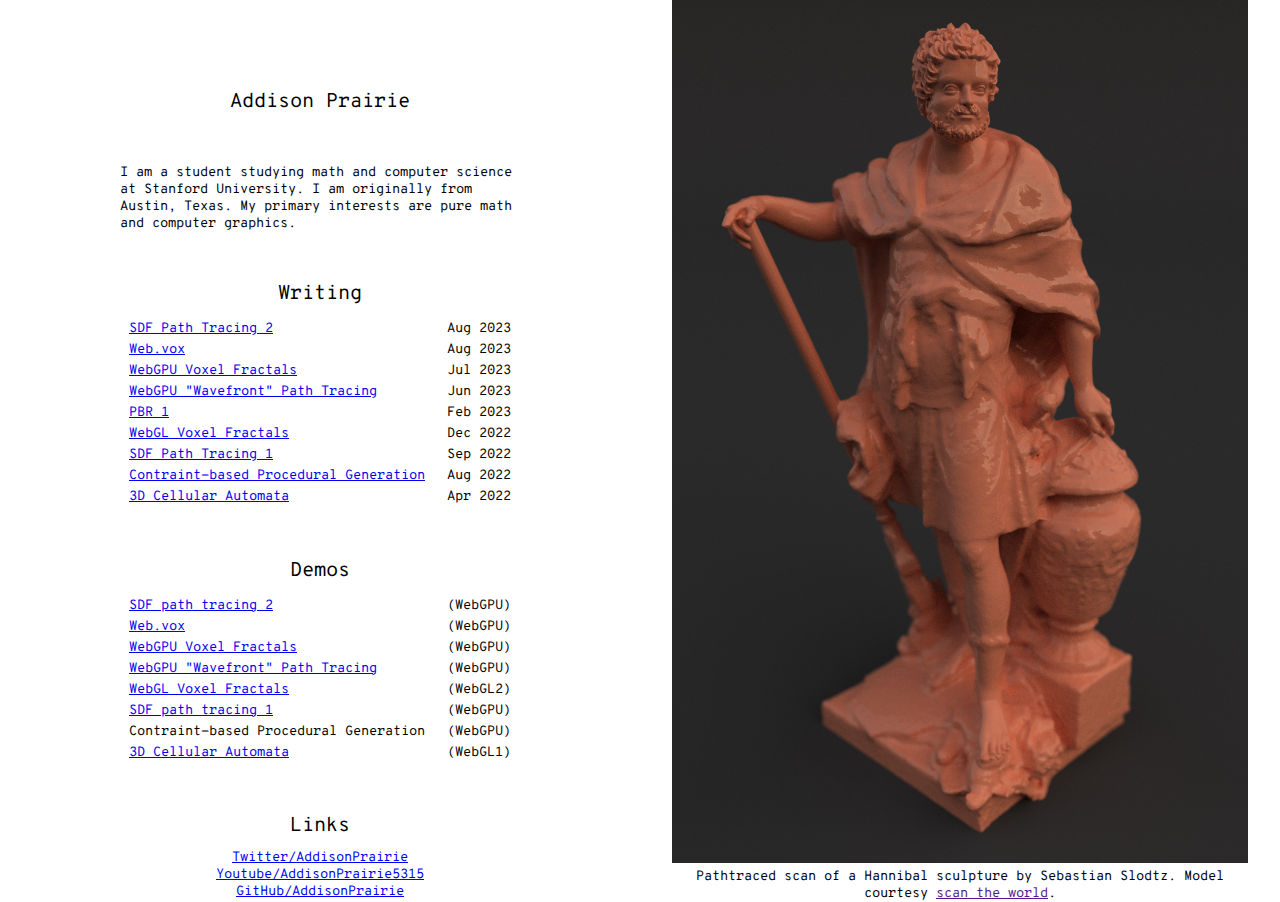
==== index.html @ ca952575 "Added in links to demos" ====
<html>
    <head>
        <title>Home - Addison Prairie</title>
        <link rel="preconnect" href="https://fonts.googleapis.com">
        <link rel="preconnect" href="https://fonts.gstatic.com" crossorigin>
        <link href="https://fonts.googleapis.com/css2?family=Overpass+Mono&display=swap" rel="stylesheet">
        <link href="https://fonts.googleapis.com/css2?family=Overpass&display=swap" rel="stylesheet">
        <style>
            body {
                margin: 0px;
                padding: 0px;
                font-family: "Overpass Mono", monospace;
                font-size: 13.5px;
                display: flex;
            }
            .column {
                width: 50%; height: 100%;
            }
            .left-column {
                overflow-y: scroll;
                display: flex;
                flex-direction: column;
                align-items: center;
            }
            .right-column {
                display: flex;
                align-items: center;
                justify-content: center;
            }
            .title {
                text-align: center;
                font-size: 20px;
                margin: 10px 0px;
            }
            .text {
                width: 90%;
                max-width: 400px;
            }
            .table div {
                text-align: center;
            }
            table, tr {
                font-size: inherit;
            }
            td {
                font-size: inherit;
                padding: 1px 10px;
            }
        </style>
    </head>
    <body>
        <div class="left-column column">
            <div style="height: 100px;"></div>
            <div class="title">Addison Prairie</div>
            <div style="height: 50px;"></div>
            <div class="text">
                I am a student studying math and computer science at Stanford University. I am originally from Austin, Texas. My primary interests are pure math and computer graphics.
            </div>
            <div style="height: 50px;"></div>
            <div class="table">
                <div class="title">Writing</div>
                <table>
                    <tr>
                        <td><a href="/writing/sdf002/">SDF Path Tracing 2</a></td>
                        <td>Aug 2023</td>
                    </tr>
                    <tr>
                        <td><a href="/writing/wvx001/">Web.vox</a></td>
                        <td>Aug 2023</td>
                    </tr>
                    <tr>
                        <td><a href="/writing/vox002/">WebGPU Voxel Fractals</a></td>
                        <td>Jul 2023</td>
                    </tr>
                    <tr>
                        <td><a href="/writing/wpt001/">WebGPU "Wavefront" Path Tracing</a></td>
                        <td>Jun 2023</td>
                    </tr>
                    <tr>
                        <td><a href="/writing/old001/#pbr001" target="pbr001">PBR 1</a></td>
                        <td>Feb 2023</td>
                    </tr>
                    <tr>
                        <td><a href="/writing/old001/#vox001">WebGL Voxel Fractals</a></td>
                        <td>Dec 2022</td>
                    </tr>
                    <tr>
                        <td><a href="/writing/old001/#sdf001">SDF Path Tracing 1</a></td>
                        <td>Sep 2022</td>
                    </tr>
                    <tr>
                        <td><a href="/writing/old001/#wfc001">Contraint-based Procedural Generation</a></td>
                        <td>Aug 2022</td>
                    </tr>
                    <tr>
                        <td><a href="/writing/old001/#vca001">3D Cellular Automata</a></td>
                        <td>Apr 2022</td>
                    </tr>
                </table>
            </div>
            <div style="height: 50px;"></div>
            <div class="table">
                <div class="title">Demos</div>
                <table>
                    <tr>
                        <td><a href="demos/sdf002/relic/">SDF path tracing 2</a></td>
                        <td>(WebGPU)</td>
                    </tr>
                    <tr>
                        <td><a href="https://addisonprairie.github.io/WebGPU-.vox/">Web.vox</a></td>
                        <td>(WebGPU)</td>
                    </tr>
                    <tr>
                        <td><a href="https://addisonprairie.github.io/WebGPU-Voxel-Fractals/?size=64">WebGPU Voxel Fractals</a></td>
                        <td>(WebGPU)</td>
                    </tr>
                    <tr>
                        <td><a href="demos/wpt002/">WebGPU "Wavefront" Path Tracing</a></td>
                        <td>(WebGPU)</td>
                    </tr>
                    <tr>
                        <td><a href="demos/vox001/">WebGL Voxel Fractals</a></td>
                        <td>(WebGL2)</td>
                    </tr>
                    <tr>
                        <td><a href="demos/sdf001/">SDF path tracing 1</a></td>
                        <td>(WebGPU)</td>
                    </tr>
                    <tr>
                        <td>Contraint-based Procedural Generation</td>
                        <td>(WebGPU)</td>
                    </tr>
                    <tr>
                        <td><a href="demos/vca001/">3D Cellular Automata</a></td>
                        <td>(WebGL1)</td>
                    </tr>
                </table>
            </div>
            <div style="height: 50px;"></div>
            <div class="table">
                <div class="title">Links</div>
                <div><a href="https://twitter.com/AddisonPrairie">Twitter/AddisonPrairie</a></div>
                <div><a href="https://www.youtube.com/channel/UCEGItQR2innAFiH3PYbg4Fw">Youtube/AddisonPrairie5315</a></div>
                <div><a href="https://github.com/AddisonPrairie">GitHub/AddisonPrairie</a></div>
            </div>
        </div>
        </div>
        <style>
            .img div {
                margin-top: 5px;
                text-align: center;
            }
        </style>
        <div class="right-column column">
            <div class="img" style="width: 90%; max-width: 600px;">
                <img src="media/wpt001/wpt001hannibalclay.png" style="width: 100%;">
                <div>Pathtraced scan of a Hannibal sculpture by Sebastian Slodtz. Model courtesy <a href="">scan the world</a>.</div>
            </div>
            <div class="img" style="width: 90%; max-width: 600px;">
                <img src="media/sdf002/SDF002relicplain.png" style="width: 100%;">
                <div>Pathtraced fractal with procedural solid texturing.</div>
            </div>
            <div class="img" style="width: 90%; max-width: 600px">
                <img src="/media/sdf002/sdf002ssssphere.jpg" style="width: 100%;">
                <div>Homogenous scattering volume with different scattering probabilities for different wavelengths of light. Pathtraced in WebGPU.</div>
            </div>
        </div>
        <script>
            const RIGHT = document.querySelector(".right-column");
            const  IMGS = [];

            RIGHT.childNodes.forEach((elem) => {
                if (elem.classList && 
                    elem.classList["value"] === "img") IMGS.push(elem);
            })

            IMGS.forEach(e => e.style["display"] = "none")

            const STATE = {incr: -1, cur: null};
            function next() {
                if (STATE["cur"]) STATE["cur"].style["display"] = "none";
                STATE["incr"] = ++STATE["incr"] % IMGS.length;

                STATE["cur"] = IMGS[STATE["incr"]];
                STATE["cur"].style["display"] = "";
            }

            next();
            //window.setInterval(next, 10000);
        </script>
    </body>
</html>
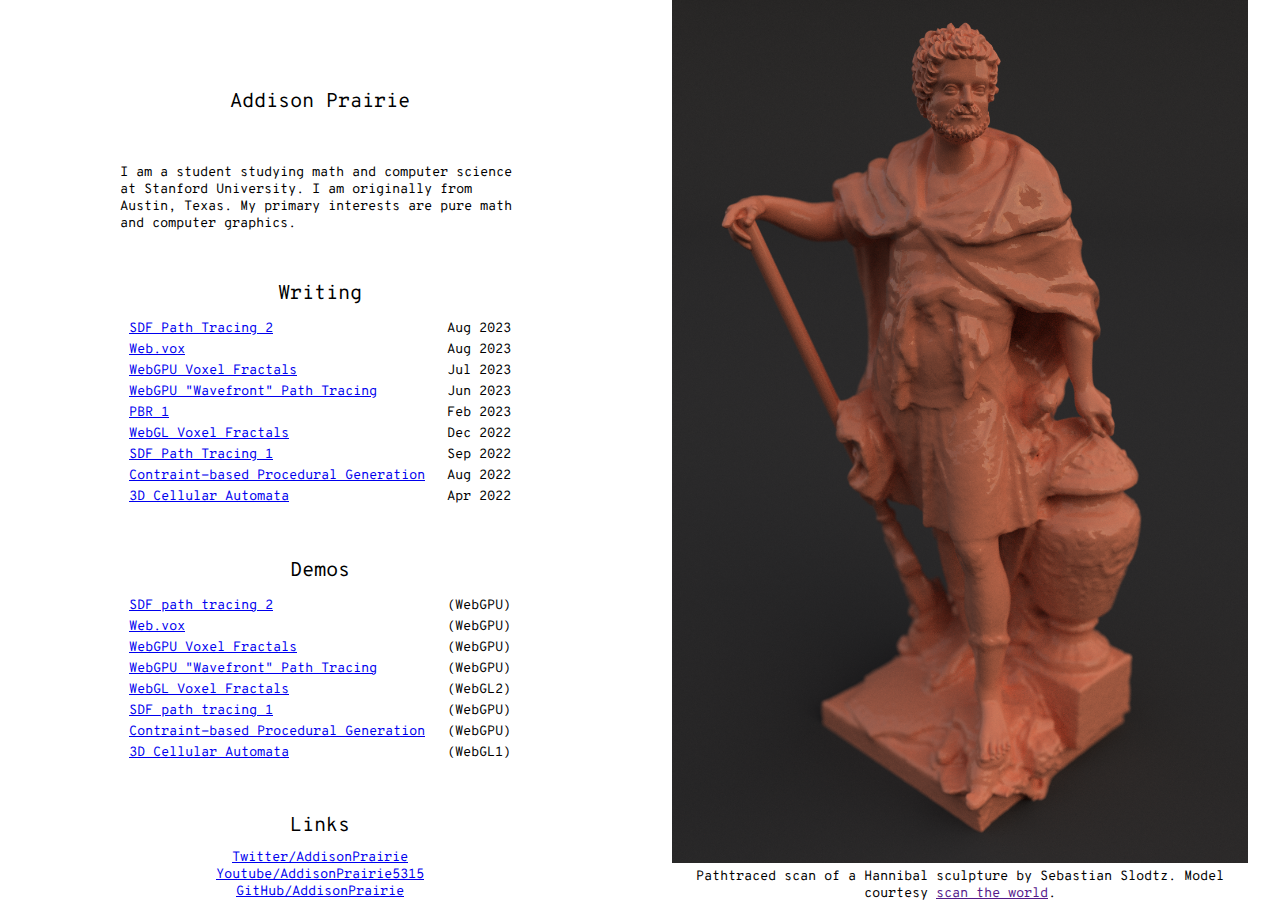
==== commit c86bef76: "fixed links and demos" ====
--- a/index.html
+++ b/index.html
@@ -115,7 +115,7 @@
                         <td>(WebGPU)</td>
                     </tr>
                     <tr>
-                        <td><a href="demos/wpt002/">WebGPU "Wavefront" Path Tracing</a></td>
+                        <td><a href="demos/wpt001/">WebGPU "Wavefront" Path Tracing</a></td>
                         <td>(WebGPU)</td>
                     </tr>
                     <tr>
@@ -127,7 +127,7 @@
                         <td>(WebGPU)</td>
                     </tr>
                     <tr>
-                        <td>Contraint-based Procedural Generation</td>
+                        <td><a href="demos/wfc001/">Contraint-based Procedural Generation</a></td>
                         <td>(WebGPU)</td>
                     </tr>
                     <tr>
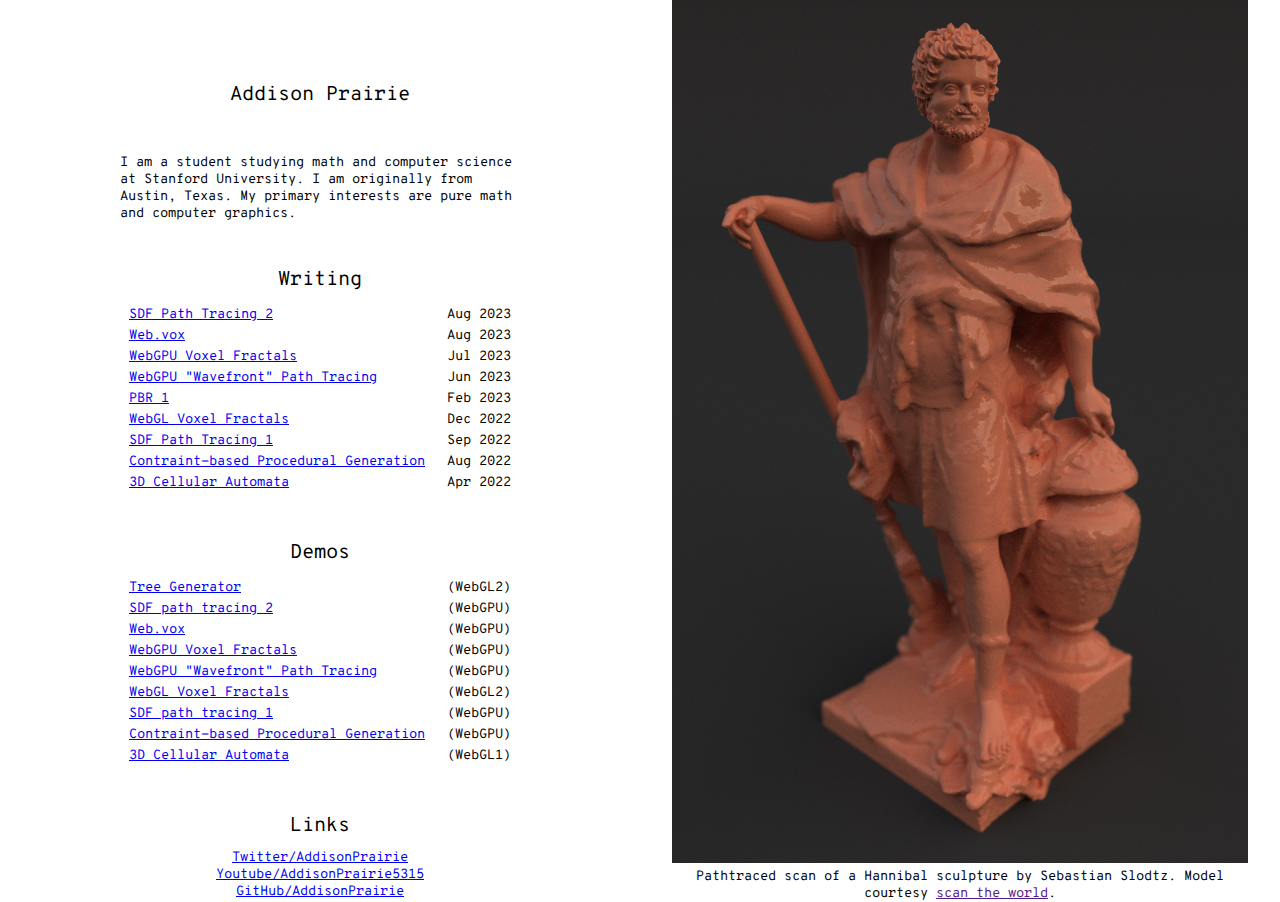
==== commit 70f6d32d: "added new demo" ====
--- a/index.html
+++ b/index.html
@@ -26,6 +26,7 @@
                 display: flex;
                 align-items: center;
                 justify-content: center;
+                height: 100vh;
             }
             .title {
                 text-align: center;
@@ -102,6 +103,10 @@
             <div class="table">
                 <div class="title">Demos</div>
                 <table>
+                    <tr>
+                        <td><a href="demos/trg001/">Tree Generator</a></td>
+                        <td>(WebGL2)</td>
+                    </tr>
                     <tr>
                         <td><a href="demos/sdf002/relic/">SDF path tracing 2</a></td>
                         <td>(WebGPU)</td>
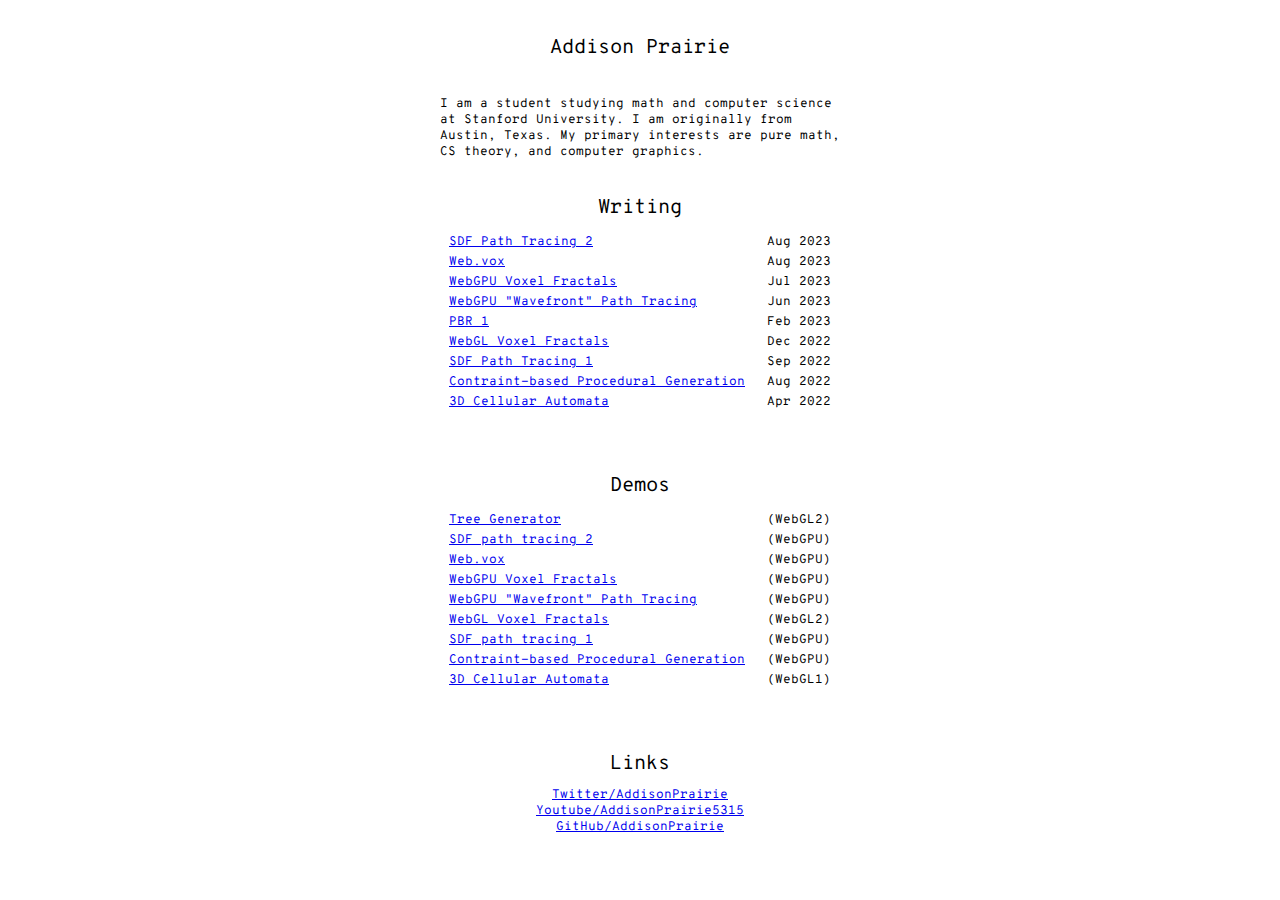
==== commit ce8f6e90: "updated home page" ====
--- a/index.html
+++ b/index.html
@@ -10,14 +10,13 @@
                 margin: 0px;
                 padding: 0px;
                 font-family: "Overpass Mono", monospace;
-                font-size: 13.5px;
+                font-size: 12.5px;
                 display: flex;
             }
             .column {
-                width: 50%; height: 100%;
+                width: 100%; height: 100%;
             }
             .left-column {
-                overflow-y: scroll;
                 display: flex;
                 flex-direction: column;
                 align-items: center;
@@ -51,13 +50,13 @@
     </head>
     <body>
         <div class="left-column column">
-            <div style="height: 100px;"></div>
+            <div style="height: 25px;"></div>
             <div class="title">Addison Prairie</div>
-            <div style="height: 50px;"></div>
+            <div style="height: 25px;"></div>
             <div class="text">
-                I am a student studying math and computer science at Stanford University. I am originally from Austin, Texas. My primary interests are pure math and computer graphics.
+                I am a student studying math and computer science at Stanford University. I am originally from Austin, Texas. My primary interests are pure math, CS theory, and computer graphics.
             </div>
-            <div style="height: 50px;"></div>
+            <div style="height: 25px;"></div>
             <div class="table">
                 <div class="title">Writing</div>
                 <table>
@@ -78,7 +77,7 @@
                         <td>Jun 2023</td>
                     </tr>
                     <tr>
-                        <td><a href="/writing/old001/#pbr001" target="pbr001">PBR 1</a></td>
+                        <td><a href="/writing/old001/#pbr001">PBR 1</a></td>
                         <td>Feb 2023</td>
                     </tr>
                     <tr>
@@ -104,7 +103,7 @@
                 <div class="title">Demos</div>
                 <table>
                     <tr>
-                        <td><a href="demos/trg001/">Tree Generator</a></td>
+                        <td><a href="https://addisonprairie.github.io/Tree-Generator/">Tree Generator</a></td>
                         <td>(WebGL2)</td>
                     </tr>
                     <tr>
@@ -156,7 +155,7 @@
                 text-align: center;
             }
         </style>
-        <div class="right-column column">
+        <div class="right-column column"  style="display: none;">
             <div class="img" style="width: 90%; max-width: 600px;">
                 <img src="media/wpt001/wpt001hannibalclay.png" style="width: 100%;">
                 <div>Pathtraced scan of a Hannibal sculpture by Sebastian Slodtz. Model courtesy <a href="">scan the world</a>.</div>
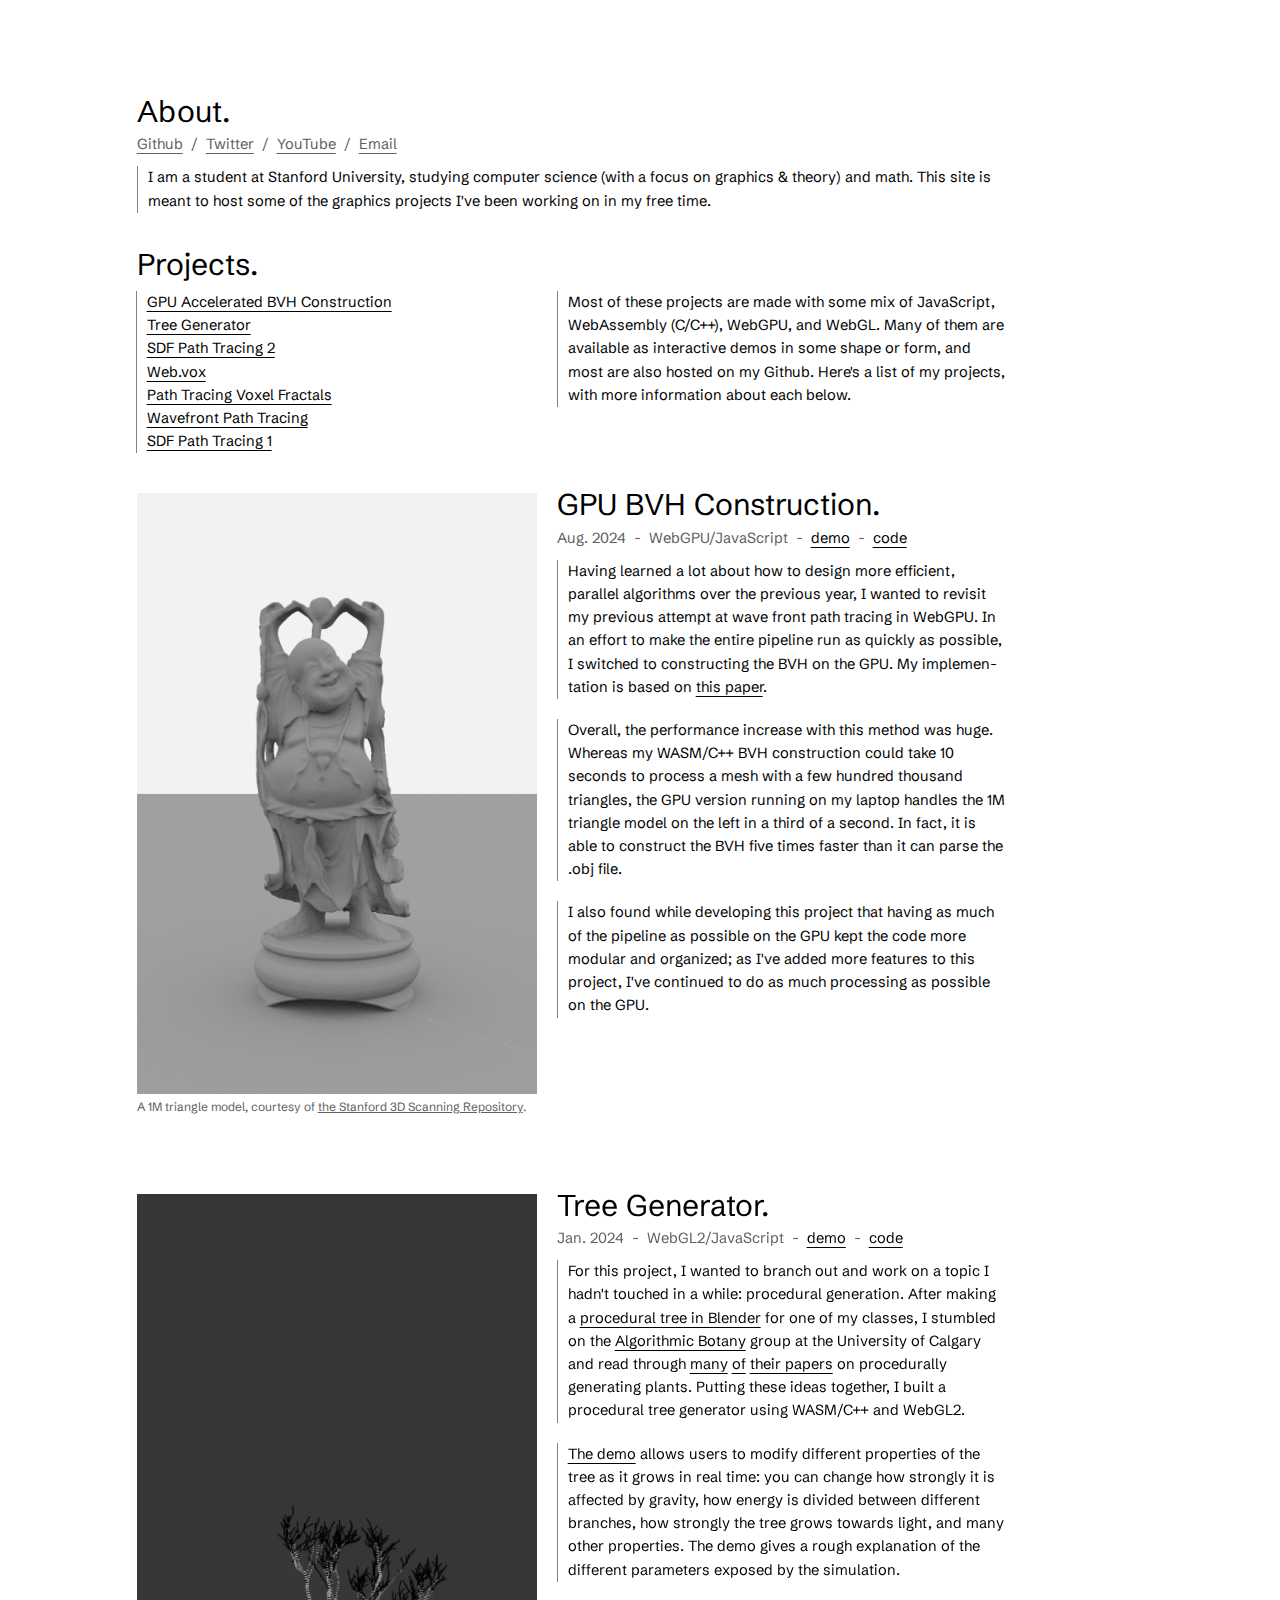
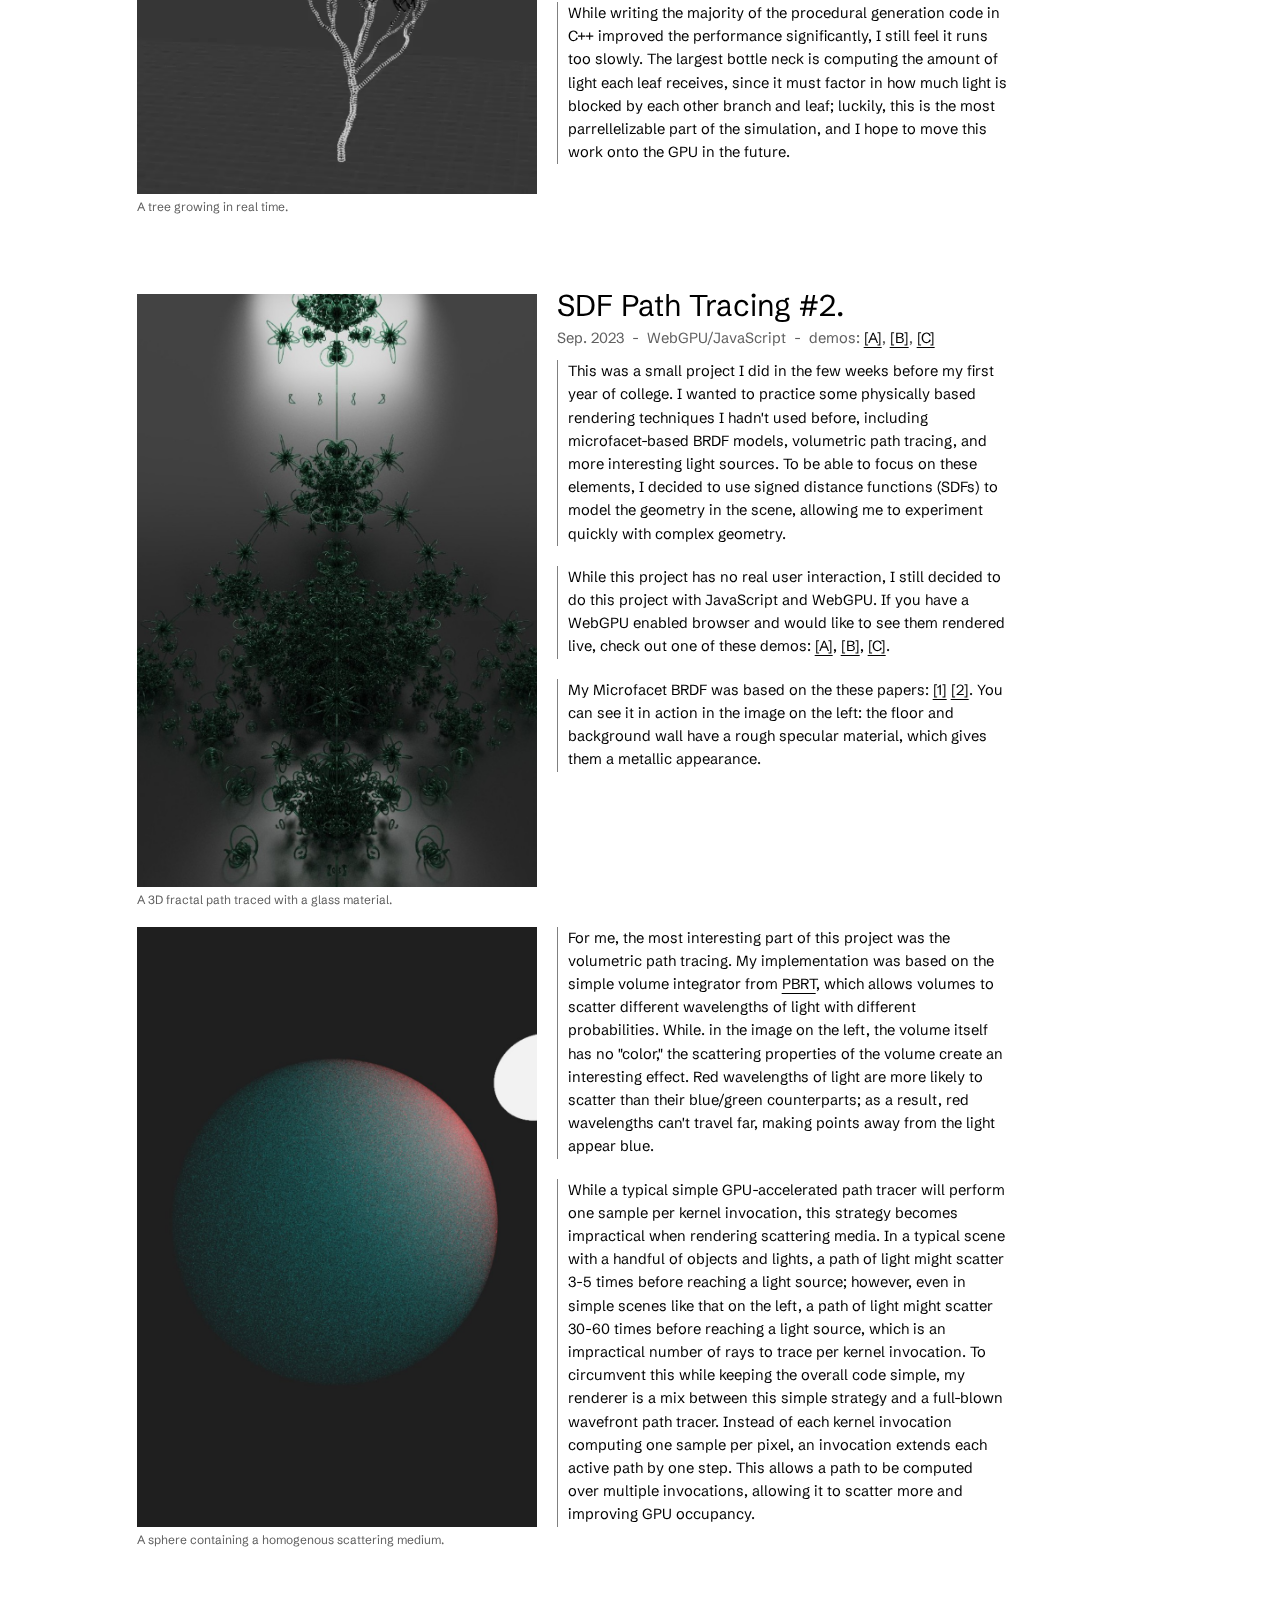
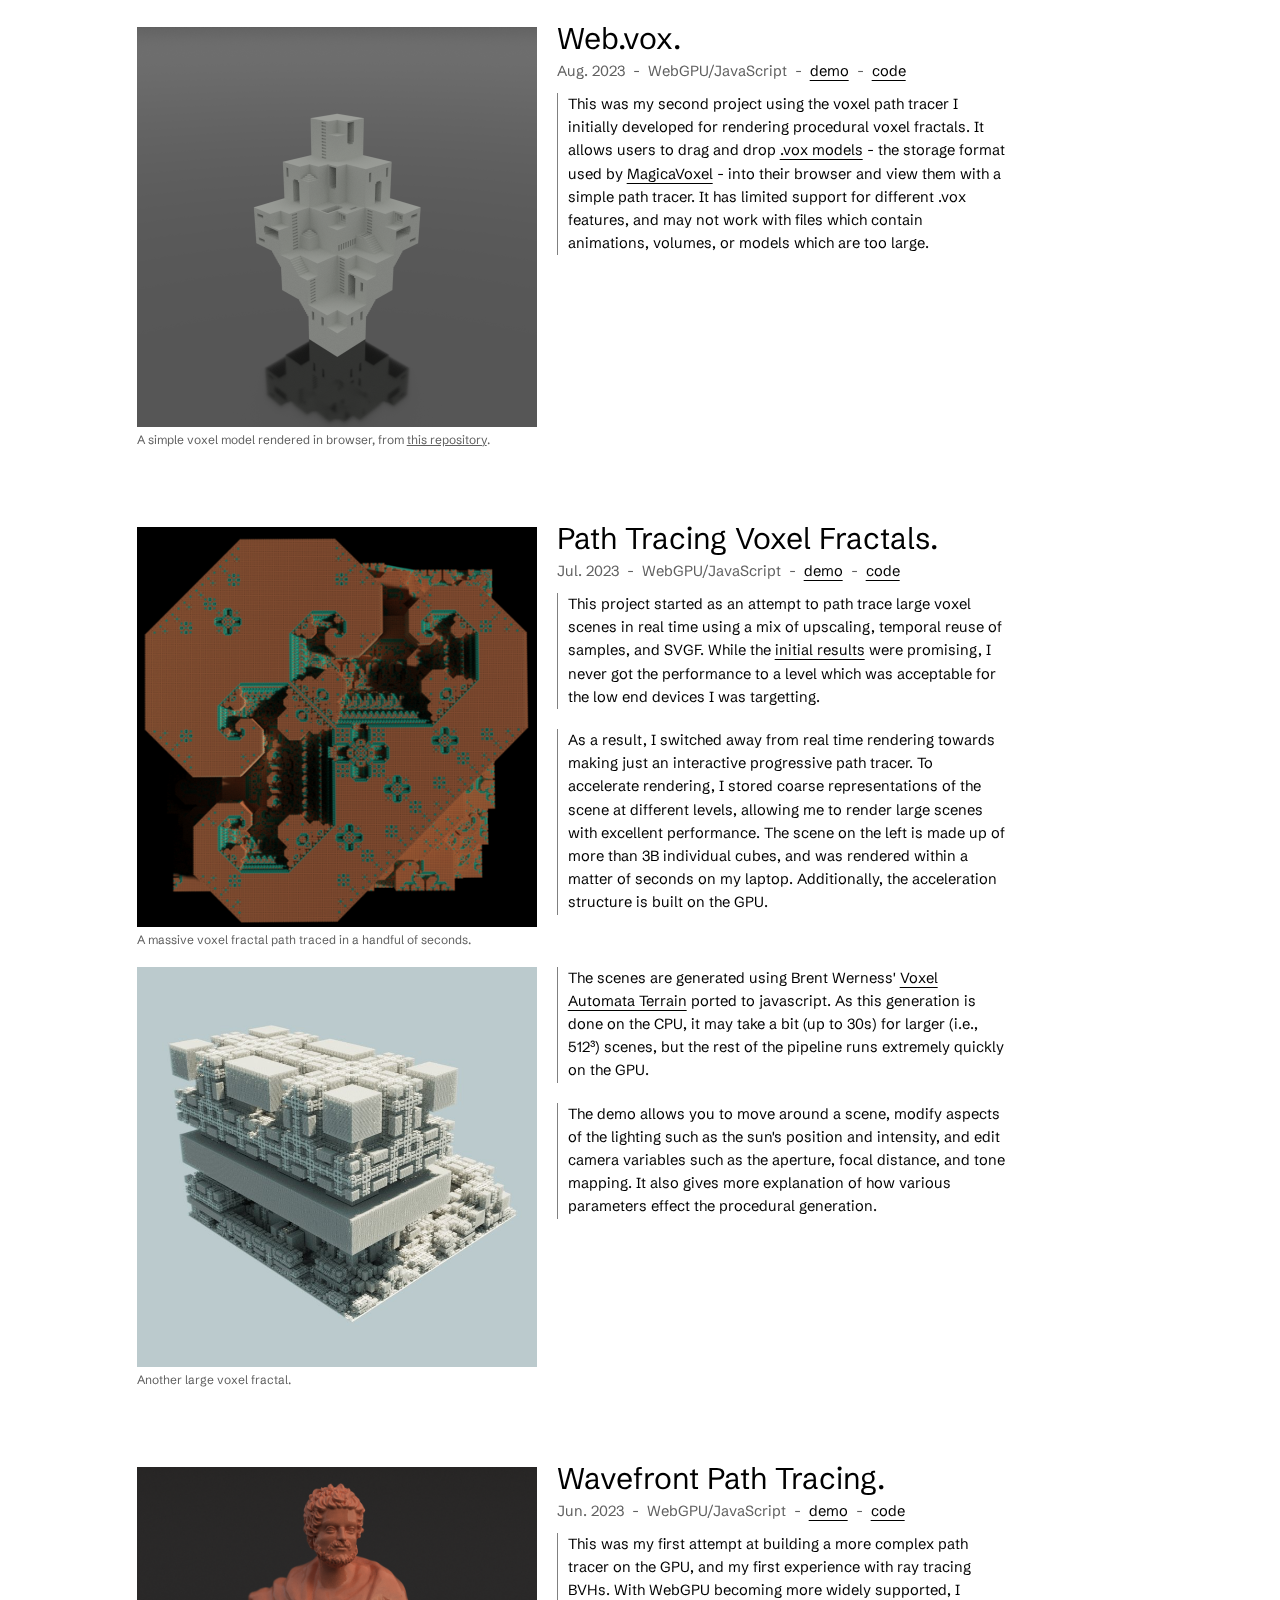
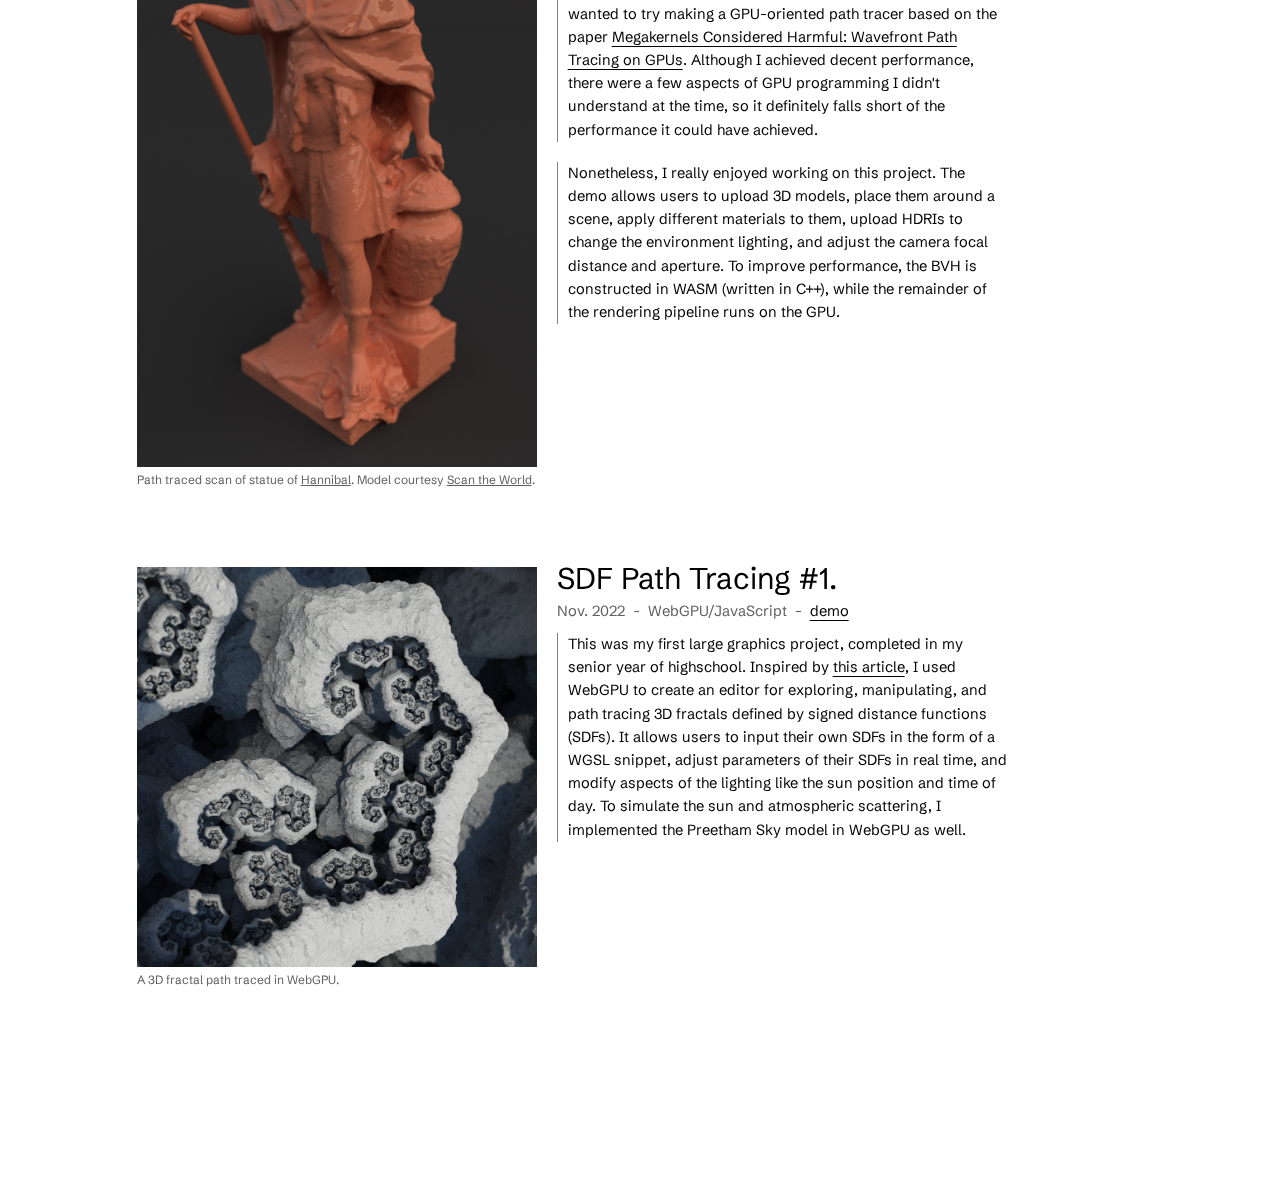
==== commit f4f6571d: "new site" ====
--- a/index.html
+++ b/index.html
@@ -1,196 +1,357 @@
 <html>
     <head>
-        <title>Home - Addison Prairie</title>
         <link rel="preconnect" href="https://fonts.googleapis.com">
         <link rel="preconnect" href="https://fonts.gstatic.com" crossorigin>
-        <link href="https://fonts.googleapis.com/css2?family=Overpass+Mono&display=swap" rel="stylesheet">
-        <link href="https://fonts.googleapis.com/css2?family=Overpass&display=swap" rel="stylesheet">
+        <link href="https://fonts.googleapis.com/css2?family=EB+Garamond:ital,wght@0,400..800;1,400..800&display=swap" rel="stylesheet">
+        <link rel="preconnect" href="https://fonts.googleapis.com">
+<link rel="preconnect" href="https://fonts.gstatic.com" crossorigin>
+<link href="https://fonts.googleapis.com/css2?family=EB+Garamond:ital,wght@0,400..800;1,400..800&family=Schibsted+Grotesk:ital,wght@0,400..900;1,400..900&display=swap" rel="stylesheet">
         <style>
             body {
+                font-family: "Schibsted Grotesk";
+                font-size: 14.66px;
+                line-height: 23.2px;
+                display: flex;
+                width: 100%;
+                height: 100%;
                 margin: 0px;
-                padding: 0px;
-                font-family: "Overpass Mono", monospace;
-                font-size: 12.5px;
-                display: flex;
-            }
-            .column {
-                width: 100%; height: 100%;
-            }
-            .left-column {
+
+            }
+
+            html {
+                scroll-behavior: smooth;
+            }
+
+            a {
+                color: black;
+                text-underline-offset: 4px;
+            }
+
+            #center {
+                width: 870px;
+
                 display: flex;
                 flex-direction: column;
+
                 align-items: center;
-            }
-            .right-column {
-                display: flex;
-                align-items: center;
-                justify-content: center;
-                height: 100vh;
-            }
-            .title {
-                text-align: center;
-                font-size: 20px;
-                margin: 10px 0px;
-            }
-            .text {
-                width: 90%;
-                max-width: 400px;
-            }
-            .table div {
-                text-align: center;
-            }
-            table, tr {
-                font-size: inherit;
-            }
-            td {
-                font-size: inherit;
-                padding: 1px 10px;
+
+                padding: 100px 0px;
+
+                position: relative;
+
+                height: fit-content;
+            }
+
+            #center > .block {
+                width: 100%;
+                display: flex;
+            }
+
+            #center > .block > .left {
+                width: 400px;
+                margin: 0px;
+                display: flex;
+                flex-direction: column;
+                align-items: end;
+            }
+
+            #center > .block > .right {
+                width: 450px;
+                padding-left: 10px;
+                margin-left: 10px;
+                display: flex;
+                flex-direction: column;
+                align-items: start;
+            }
+
+            .image-container > img {
+                width: 100%;
+            }
+
+            .image-container > video {
+                width: 100%;
+            }
+
+            .image-container > .caption {
+                font-size: 12px;
+                color: #606060;
+                width: 100%;
+                line-height: normal;
+                margin-top: 5px;
+                hyphens: auto;
+            }
+
+            .image-container > .caption > a {
+                font-size: 12px;
+                color: #606060;
+                width: 100%;
+                line-height: normal;
+                margin-top: 5px;
+                hyphens: auto;
+                text-underline-offset: 1px;
+            }
+
+            .edged-text {
+                border-left: 1.5px solid #808080; padding-left: 10px;
+            }
+
+            .edged-text + .edged-text {
+                margin-top: 20px;
+            }
+
+            .project-spacer {
+                width: 400px; 
+                margin: 40px 0px 40px 410px; 
+                border-bottom: 0px solid #606060;
+            }
+
+            .anchor {
+                position: absolute;
+                transform: translateY(-25vh);
             }
         </style>
     </head>
     <body>
-        <div class="left-column column">
-            <div style="height: 25px;"></div>
-            <div class="title">Addison Prairie</div>
-            <div style="height: 25px;"></div>
-            <div class="text">
-                I am a student studying math and computer science at Stanford University. I am originally from Austin, Texas. My primary interests are pure math, CS theory, and computer graphics.
-            </div>
-            <div style="height: 25px;"></div>
-            <div class="table">
-                <div class="title">Writing</div>
-                <table>
-                    <tr>
-                        <td><a href="/writing/sdf002/">SDF Path Tracing 2</a></td>
-                        <td>Aug 2023</td>
-                    </tr>
-                    <tr>
-                        <td><a href="/writing/wvx001/">Web.vox</a></td>
-                        <td>Aug 2023</td>
-                    </tr>
-                    <tr>
-                        <td><a href="/writing/vox002/">WebGPU Voxel Fractals</a></td>
-                        <td>Jul 2023</td>
-                    </tr>
-                    <tr>
-                        <td><a href="/writing/wpt001/">WebGPU "Wavefront" Path Tracing</a></td>
-                        <td>Jun 2023</td>
-                    </tr>
-                    <tr>
-                        <td><a href="/writing/old001/#pbr001">PBR 1</a></td>
-                        <td>Feb 2023</td>
-                    </tr>
-                    <tr>
-                        <td><a href="/writing/old001/#vox001">WebGL Voxel Fractals</a></td>
-                        <td>Dec 2022</td>
-                    </tr>
-                    <tr>
-                        <td><a href="/writing/old001/#sdf001">SDF Path Tracing 1</a></td>
-                        <td>Sep 2022</td>
-                    </tr>
-                    <tr>
-                        <td><a href="/writing/old001/#wfc001">Contraint-based Procedural Generation</a></td>
-                        <td>Aug 2022</td>
-                    </tr>
-                    <tr>
-                        <td><a href="/writing/old001/#vca001">3D Cellular Automata</a></td>
-                        <td>Apr 2022</td>
-                    </tr>
-                </table>
-            </div>
-            <div style="height: 50px;"></div>
-            <div class="table">
-                <div class="title">Demos</div>
-                <table>
-                    <tr>
-                        <td><a href="https://addisonprairie.github.io/Tree-Generator/">Tree Generator</a></td>
-                        <td>(WebGL2)</td>
-                    </tr>
-                    <tr>
-                        <td><a href="demos/sdf002/relic/">SDF path tracing 2</a></td>
-                        <td>(WebGPU)</td>
-                    </tr>
-                    <tr>
-                        <td><a href="https://addisonprairie.github.io/WebGPU-.vox/">Web.vox</a></td>
-                        <td>(WebGPU)</td>
-                    </tr>
-                    <tr>
-                        <td><a href="https://addisonprairie.github.io/WebGPU-Voxel-Fractals/?size=64">WebGPU Voxel Fractals</a></td>
-                        <td>(WebGPU)</td>
-                    </tr>
-                    <tr>
-                        <td><a href="demos/wpt001/">WebGPU "Wavefront" Path Tracing</a></td>
-                        <td>(WebGPU)</td>
-                    </tr>
-                    <tr>
-                        <td><a href="demos/vox001/">WebGL Voxel Fractals</a></td>
-                        <td>(WebGL2)</td>
-                    </tr>
-                    <tr>
-                        <td><a href="demos/sdf001/">SDF path tracing 1</a></td>
-                        <td>(WebGPU)</td>
-                    </tr>
-                    <tr>
-                        <td><a href="demos/wfc001/">Contraint-based Procedural Generation</a></td>
-                        <td>(WebGPU)</td>
-                    </tr>
-                    <tr>
-                        <td><a href="demos/vca001/">3D Cellular Automata</a></td>
-                        <td>(WebGL1)</td>
-                    </tr>
-                </table>
-            </div>
-            <div style="height: 50px;"></div>
-            <div class="table">
-                <div class="title">Links</div>
-                <div><a href="https://twitter.com/AddisonPrairie">Twitter/AddisonPrairie</a></div>
-                <div><a href="https://www.youtube.com/channel/UCEGItQR2innAFiH3PYbg4Fw">Youtube/AddisonPrairie5315</a></div>
-                <div><a href="https://github.com/AddisonPrairie">GitHub/AddisonPrairie</a></div>
+        <div style="flex-grow: 1"></div>
+        <div id="center">
+            <div>
+                <div style="font-size: 30px;">About.</div>
+                <div style="color: #606060; margin: 10px 0px;"><a href="https://github.com/AddisonPrairie" style="color: #606060;">Github</a> &nbsp;/&nbsp; <a href="https://x.com/AddisonPrairie" style="color: #606060;">Twitter</a> &nbsp;/&nbsp; <a href="https://www.youtube.com/@addisonprairie5315" style="color: #606060;">YouTube</a> &nbsp;/&nbsp; <a href="mailto:addison.prairie@gmail.com" style="color: #606060;">Email</a></div>
+                <div class="edged-text">I am a student at Stanford University, studying computer science (with a focus on graphics & theory) and math. This site is meant to host some of the graphics projects I've been working on in my free time.
+                </div>
+            </div>
+            <div class="block" style="margin: 40px 0px;">
+                <div class="left">
+                    <div style="font-size: 30px; margin-bottom: 15px; width: 100%;">Projects.</div>
+                    <div class="edged-text" style="width: calc(100% - 10px)">
+                        <div>
+                            <div>
+                                <a href="#gpu-lbvh-anchor">GPU Accelerated BVH Construction</a>
+                            </div>
+                            <div>
+                                <a href="#tree-gen-anchor">Tree Generator</a>
+                            </div>
+                            <div>
+                                <a href="#sdf-pt-2-anchor">SDF Path Tracing 2</a>
+                            </div>
+                            <div>
+                                <a href="#web-vox-anchor">Web.vox</a>
+                            </div>
+                            <div>
+                                <a href="#pt-vox-anchor">Path Tracing Voxel Fractals</a>
+                            </div>
+                            <div>
+                                <a href="#wavefront-anchor">Wavefront Path Tracing</a>
+                            </div>
+                            <div>
+                                <a href="#sdf-pt-1-anchor">SDF Path Tracing 1</a>
+                            </div>
+                        </div>
+                    </div>
+                </div>
+                <div class="right">
+                    <div style="font-size: 30px; margin-bottom: 15px; width: 100%;">&nbsp;</div>
+                    <div class="edged-text">
+                        Most of these projects are made with some mix of JavaScript, WebAssembly (C/C++), WebGPU, and WebGL. Many of them are available as interactive demos in some shape or form, and most are also hosted on my Github. Here's a list of my projects, with more information about each below.
+                    </div>
+                </div>
+            </div>
+            <div class="block">
+                <div class="left">
+                    <div class="image-container" style="width: 400px;">
+                        <img src="media/happy_buddha_lbvh.png">
+                        <div class="caption">
+                            A 1M triangle model, courtesy of <a href="https://graphics.stanford.edu/data/3Dscanrep/">the Stanford 3D Scanning Repository</a>.
+                        </div>
+                    </div>
+                </div>
+                <div class="right">
+                    <div style="font-size: 30px;" >GPU BVH Construction.</div>
+                    <span class="anchor" id="gpu-lbvh-anchor"></span>
+                    <div style="color: #606060; margin: 10px 0px;">Aug. 2024 &nbsp;-&nbsp; WebGPU/JavaScript &nbsp;-&nbsp; <a href="https://addisonprairie.github.io/WebGPU-LVBH-demo/">demo</a> &nbsp;-&nbsp; <a href="https://github.com/AddisonPrairie/WebGPU-LVBH-demo?tab=readme-ov-file">code</a></div>
+                    <div class="edged-text">
+                        Having learned a lot about how to design more efficient, parallel algorithms over the previous year, I wanted to revisit my previous attempt at wave front path tracing in WebGPU. In an effort to make the entire pipeline run as quickly as possible, I switched to constructing the BVH on the GPU. My implemen&shy;tation is based on <a href="https://research.nvidia.com/sites/default/files/pubs/2012-06_Maximizing-Parallelism-in/karras2012hpg_paper.pdf">this paper</a>.
+                    </div>
+                    <div class="edged-text">
+                        Overall, the performance increase with this method was huge. Whereas my WASM/C++ BVH construction could take 10 seconds to process a mesh with a few hundred thousand triangles, the GPU version running on my laptop handles the 1M triangle model on the left in a third of a second. In fact, it is able to construct the BVH five times faster than it can parse the .obj file.
+                    </div>
+                    <div class="edged-text">
+                        I also found while developing this project that having as much of the pipeline as possible on the GPU kept the code more modular and organized; as I've added more features to this project, I've continued to do as much processing as possible on the GPU.
+                    </div>
+                </div>
+            </div>
+            <div class="project-spacer"></div>
+            <div class="block">
+                <div class="left">
+                    <div class="image-container" style="width: 400px;">
+                        <video autoplay loop><source src="media/tree_grow.mp4" type="video/mp4"></video>
+                        <div class="caption">
+                            A tree growing in real time.
+                        </div>
+                    </div>
+                </div>
+                <div class="right">
+                    <div style="font-size: 30px;" >Tree Generator.</div>
+                    <span class="anchor" id="tree-gen-anchor"></span>
+                    <div style="color: #606060; margin: 10px 0px;">Jan. 2024 &nbsp;-&nbsp; WebGL2/JavaScript &nbsp;-&nbsp; <a href="https://addisonprairie.github.io/Tree-Generator/">demo</a> &nbsp;-&nbsp; <a href="https://github.com/AddisonPrairie/Tree-Generator?tab=readme-ov-file">code</a></div>
+                    <div class="edged-text">
+                        For this project, I wanted to branch out and work on a topic I hadn't touched in a while: procedural generation. After making a <a href="https://x.com/AddisonPrairie/status/1730856001245684185">procedural tree in Blender</a> for one of my classes, I stumbled on the <a href="https://algorithmicbotany.org/#:~:text=Welcome%20to%20Algorithmic%20Botany%2C%20the,simulation%2C%20and%20visualization%20of%20plants.">Algorithmic Botany</a> group at the University of Calgary and read through <a href="https://algorithmicbotany.org/papers/colonization.egwnp2007.html">many</a> <a href="https://algorithmicbotany.org/papers/enviro.sig96.html">of</a> <a href="https://algorithmicbotany.org/papers/selforg.sig2009.html">their papers</a> on procedurally generating plants. Putting these ideas together, I built a procedural tree generator using WASM/C++ and WebGL2.
+                    </div>
+                    <div class="edged-text">
+                        <a href="https://addisonprairie.github.io/Tree-Generator/">The demo</a> allows users to modify different properties of the tree as it grows in real time: you can change how strongly it is affected by gravity, how energy is divided between different branches, how strongly the tree grows towards light, and many other properties. The demo gives a rough explanation of the different parameters exposed by the simulation.
+                    </div>
+                    <div class="edged-text">
+                        While writing the majority of the procedural generation code in C++ improved the performance significantly, I still feel it runs too slowly. The largest bottle neck is computing the amount of light each leaf receives, since it must factor in how much light is blocked by each other branch and leaf; luckily, this is the most parrellelizable part of the simulation, and I hope to move this work onto the GPU in the future.
+                    </div>
+                </div>
+            </div>
+            <div class="project-spacer"></div>
+            <div class="block" style="margin-bottom: 20px">
+                <div class="left">
+                    <div class="image-container" style="width: 400px;">
+                        <img src="media/fractal_0_cropped.jpg">
+                        <div class="caption">
+                            A 3D fractal path traced with a glass material.
+                        </div>
+                    </div>
+                </div>
+                <div class="right">
+                    <div style="font-size: 30px;" >SDF Path Tracing #2.</div>
+                    <span class="anchor" id="sdf-pt-2-anchor"></span>
+                    <div style="color: #606060; margin: 10px 0px;">Sep. 2023 &nbsp;-&nbsp; WebGPU/JavaScript &nbsp;-&nbsp; demos: <a href="/demos/sdf002/relic/index.html">[A]</a>, <a href="/demos/sdf002/mecanique/">[B]</a>, <a href="/demos/sdf002/pillar/">[C]</a></div>
+                    <div class="edged-text">
+                        This was a small project I did in the few weeks before my first year of college. I wanted to practice some physically based rend&shy;er&shy;ing techniques I hadn't used before, including microfacet-bas&shy;ed BRDF models, volumetric path tracing, and more interesting light sources. To be able to focus on these elements, I decided to use signed distance functions (SDFs) to model the geometry in the scene, allowing me to experiment quickly with complex geometry.
+                    </div>
+                    <div class="edged-text">
+                        While this project has no real user interaction, I still decided to do this project with JavaScript and WebGPU. If you have a WebGPU enabled browser and would like to see them rendered live, check out one of these demos: <a href="/demos/sdf002/relic/index.html">[A]</a>, <a href="/demos/sdf002/mecanique/">[B]</a>, <a href="/demos/sdf002/pillar/">[C]</a>.
+                    </div>
+                    <div class="edged-text">
+                        My Microfacet BRDF was based on the these papers: <a href="https://jcgt.org/published/0007/04/01/paper.pdf">[1]</a> <a href="https://inria.hal.science/hal-00996995v1/document">[2]</a>. You can see it in action in the image on the left: the floor and background wall have a rough specular material, which gives them a metallic appearance.
+                    </div>
+                </div>
+            </div>
+            <div class="block">
+                <div class="left">
+                    <div class="image-container" style="width: 400px;">
+                        <img src="media/ssssphere_0.jpg">
+                        <div class="caption">
+                           A sphere containing a homogenous scattering medium.
+                        </div>
+                    </div>
+                </div>
+                <div class="right">
+                    <div class="edged-text">
+                        For me, the most interesting part of this project was the volumetric path tracing. My implementation was based on the simple vol&shy;ume integrator from <a href="https://pbr-book.org/3ed-2018/Volume_Scattering">PBRT</a>, which allows volumes to scatter different wavelengths of light with different probabilities. While. in the image on the left, the volume itself has no "color," the scattering properties of the volume create an interesting effect. Red wavelengths of light are more likely to scatter than their blue/green counterparts; as a result, red wavelengths can't travel far, making points away from the light appear blue.
+                    </div>
+                    <div class="edged-text">
+                        While a typical simple GPU-accelerated path tracer will perform one sample per kernel invocation, this strategy becomes impractical when rendering scattering media. In a typical scene with a handful of objects and lights, a path of light might scatter 3-5 times before reaching a light source; however, even in simple scenes like that on the left, a path of light might scatter 30-60 times before reaching a light source, which is an impractical number of rays to trace per kernel invocation. To circumvent this while keeping the overall code simple, my renderer is a mix between this simple strategy and a full-blown wavefront path tracer. Instead of each kernel invocation computing one sample per pixel, an invocation extends each active path by one step. This allows a path to be computed over multiple invocations, allowing it to scatter more and improving GPU occupancy.
+                    </div>
+                </div>
+            </div>
+            <div class="project-spacer"></div>
+            <div class="block">
+                <div class="left">
+                    <div class="image-container" style="width: 400px;">
+                        <img src="media/webvox0.png">
+                        <div class="caption">
+                            A simple voxel model rendered in browser, from <a href="https://github.com/ephtracy/voxel-model/tree/master">this repository</a>.
+                        </div>
+                    </div>
+                </div>
+                <div class="right">
+                    <div style="font-size: 30px;">Web.vox.</div>
+                    <span class="anchor" id="web-vox-anchor"></span>
+                    <div style="color: #606060; margin: 10px 0px;">Aug. 2023 &nbsp;-&nbsp; WebGPU/JavaScript &nbsp;-&nbsp; <a href="https://addisonprairie.github.io/WebGPU-.vox/">demo</a> &nbsp;-&nbsp; <a href="https://github.com/AddisonPrairie/WebGPU-.vox">code</a></div>
+                    <div class="edged-text">
+                        This was my second project using the voxel path tracer I initially developed for rendering procedural voxel fractals. It allows users to drag and drop <a href="https://github.com/ephtracy/voxel-model">.vox models</a> - the storage format used by <a href="https://ephtracy.github.io/">MagicaVoxel</a> - into their browser and view them with a simple path tracer. It has limited support for different .vox features, and may not work with files which contain animations, volumes, or models which are too large.
+                    </div>
+                </div>
+            </div>
+            <div class="project-spacer"></div>
+            <div class="block" style="margin-bottom: 20px;">
+                <div class="left">
+                    <div class="image-container" style="width: 400px;">
+                        <img src="media/vox002copper.png">
+                        <div class="caption">
+                            A massive voxel fractal path traced in a handful of seconds.
+                        </div>
+                    </div>
+                </div>
+                <div class="right">
+                    <div style="font-size: 30px;">Path Tracing Voxel Fractals.</div>
+                    <span class="anchor" id="pt-vox-anchor"></span>
+                    <div style="color: #606060; margin: 10px 0px;">Jul. 2023 &nbsp;-&nbsp; WebGPU/JavaScript &nbsp;-&nbsp; <a href="https://addisonprairie.github.io/WebGPU-Voxel-Fractals/?size=128">demo</a> &nbsp;-&nbsp; <a href="https://github.com/AddisonPrairie/WebGPU-Voxel-Fractals">code</a></div>
+                    <div class="edged-text">
+                        This project started as an attempt to path trace large voxel scenes in real time using a mix of upscaling, temporal reuse of samples, and SVGF. While the <a href="https://x.com/AddisonPrairie/status/1684270797588770817">initial results</a> were promising, I never got the performance to a level which was acceptable for the low end devices I was targetting.
+                    </div>
+                    <div class="edged-text">
+                        As a result, I switched away from real time rendering towards making just an interactive progressive path tracer. To accelerate rendering, I stored coarse representations of the scene at different levels, allowing me to render large scenes with excellent performance. The scene on the left is made up of more than 3B individual cubes, and was rendered within a matter of seconds on my laptop. Additionally, the acceleration structure is built on the GPU.
+                    </div>
+                </div>
+            </div>
+            <div class="block">
+                <div class="left">
+                    <div class="image-container" style="width: 400px;">
+                        <img src="media/vox_frac_0.jpg">
+                        <div class="caption">
+                            Another large voxel fractal.
+                        </div>
+                    </div>
+                </div>
+                <div class="right">
+                    <div class="edged-text">
+                        The scenes are generated using Brent Werness' <a href="https://bitbucket.org/BWerness/voxel-automata-terrain/src/master/">Voxel Automata Terrain</a> ported to javascript. As this generation is done on the CPU, it may take a bit (up to 30s) for larger (i.e., 512³) scenes, but the rest of the pipeline runs extremely quickly on the GPU.
+                    </div>
+                    <div class="edged-text">
+                        The demo allows you to move around a scene, modify aspects of the lighting such as the sun's position and intensity, and edit camera variables such as the aperture, focal distance, and tone mapping. It also gives more explanation of how various parameters effect the procedural generation.
+                    </div>
+                </div>
+            </div>
+            <div class="project-spacer"></div>
+            <div class="block">
+                <div class="left">
+                    <div class="image-container" style="width: 400px;">
+                        <img src="media/hannibalclay.png">
+                        <div class="caption">
+                            Path traced scan of statue of <a href="https://en.wikipedia.org/wiki/S%C3%A9bastien_Slodtz">Hannibal</a>. Model courtesy <a href="https://www.myminifactory.com/scantheworld/">Scan the World</a>.
+                        </div>
+                    </div>
+                </div>
+                <div class="right">
+                    <div style="font-size: 30px;">Wavefront Path Tracing.</div>
+                    <span class="anchor" id="wavefront-anchor"></span>
+                    <div style="color: #606060; margin: 10px 0px;">Jun. 2023 &nbsp;-&nbsp; WebGPU/JavaScript &nbsp;-&nbsp; <a href="/demos/wpt001/index.html">demo</a> &nbsp;-&nbsp; <a href="https://github.com/AddisonPrairie/WebGPU-Path-Tracing">code</a></div>
+                    <div class="edged-text">
+                        This was my first attempt at building a more complex path tracer on the GPU, and my first experience with ray tracing BVHs. With WebGPU becoming more widely supported, I wanted to try making a GPU-oriented path tracer based on the paper <a href="https://research.nvidia.com/publication/2013-07_megakernels-considered-harmful-wavefront-path-tracing-gpus">Mega&shy;kernels Considered Harmful: Wavefront Path Tracing on GPUs</a>. Although I achieved decent performance, there were a few aspects of GPU programming I didn't understand at the time, so it definitely falls short of the performance it could have achieved.
+                    </div>
+                    <div class="edged-text">
+                        Nonetheless, I really enjoyed working on this project. The demo allows users to upload 3D models, place them around a scene, apply different materials to them, upload HDRIs to change the environment lighting, and adjust the camera focal distance and aperture. To improve performance, the BVH is constructed in WASM (written in C++), while the remainder of the rendering pipeline runs on the GPU.
+                    </div>
+                </div>
+            </div>
+            <div class="project-spacer"></div>
+            <div class="block">
+                <div class="left">
+                    <div class="image-container" style="width: 400px;">
+                        <img src="media/sdf_0_0.jpg">
+                        <div class="caption">
+                            A 3D fractal path traced in WebGPU.
+                        </div>
+                    </div>
+                </div>
+                <div class="right">
+                    <div style="font-size: 30px;">SDF Path Tracing #1.</div>
+                    <span class="anchor" id="sdf-pt-1-anchor"></span>
+                    <div style="color: #606060; margin: 10px 0px;">Nov. 2022 &nbsp;-&nbsp; WebGPU/JavaScript &nbsp;-&nbsp; <a href="demos/sdf001/index.html">demo</a></div>
+                    <div class="edged-text">
+                        This was my first large graphics project, completed in my senior year of highschool. Inspired by <a href="http://blog.hvidtfeldts.net/index.php/2015/01/path-tracing-3d-fractals/">this article</a>, I used WebGPU to create an editor for exploring, manipulating, and path tracing 3D fractals defined by signed distance functions (SDFs). It allows users to input their own SDFs in the form of a WGSL snippet, adjust parameters of their SDFs in real time, and modify aspects of the lighting like the sun position and time of day. To simulate the sun and atmospheric scattering, I implemented the Preetham Sky model in WebGPU as well.
+                    </div>
+                </div>
+            </div>
+            <div class="block">
+                <div style="height: 100px; width: 100%; text-align: center; color: #606060;"></div>
             </div>
         </div>
-        </div>
-        <style>
-            .img div {
-                margin-top: 5px;
-                text-align: center;
-            }
-        </style>
-        <div class="right-column column"  style="display: none;">
-            <div class="img" style="width: 90%; max-width: 600px;">
-                <img src="media/wpt001/wpt001hannibalclay.png" style="width: 100%;">
-                <div>Pathtraced scan of a Hannibal sculpture by Sebastian Slodtz. Model courtesy <a href="">scan the world</a>.</div>
-            </div>
-            <div class="img" style="width: 90%; max-width: 600px;">
-                <img src="media/sdf002/SDF002relicplain.png" style="width: 100%;">
-                <div>Pathtraced fractal with procedural solid texturing.</div>
-            </div>
-            <div class="img" style="width: 90%; max-width: 600px">
-                <img src="/media/sdf002/sdf002ssssphere.jpg" style="width: 100%;">
-                <div>Homogenous scattering volume with different scattering probabilities for different wavelengths of light. Pathtraced in WebGPU.</div>
-            </div>
-        </div>
-        <script>
-            const RIGHT = document.querySelector(".right-column");
-            const  IMGS = [];
-
-            RIGHT.childNodes.forEach((elem) => {
-                if (elem.classList && 
-                    elem.classList["value"] === "img") IMGS.push(elem);
-            })
-
-            IMGS.forEach(e => e.style["display"] = "none")
-
-            const STATE = {incr: -1, cur: null};
-            function next() {
-                if (STATE["cur"]) STATE["cur"].style["display"] = "none";
-                STATE["incr"] = ++STATE["incr"] % IMGS.length;
-
-                STATE["cur"] = IMGS[STATE["incr"]];
-                STATE["cur"].style["display"] = "";
-            }
-
-            next();
-            //window.setInterval(next, 10000);
-        </script>
+        <div style="flex-grow: 2"></div>
     </body>
 </html>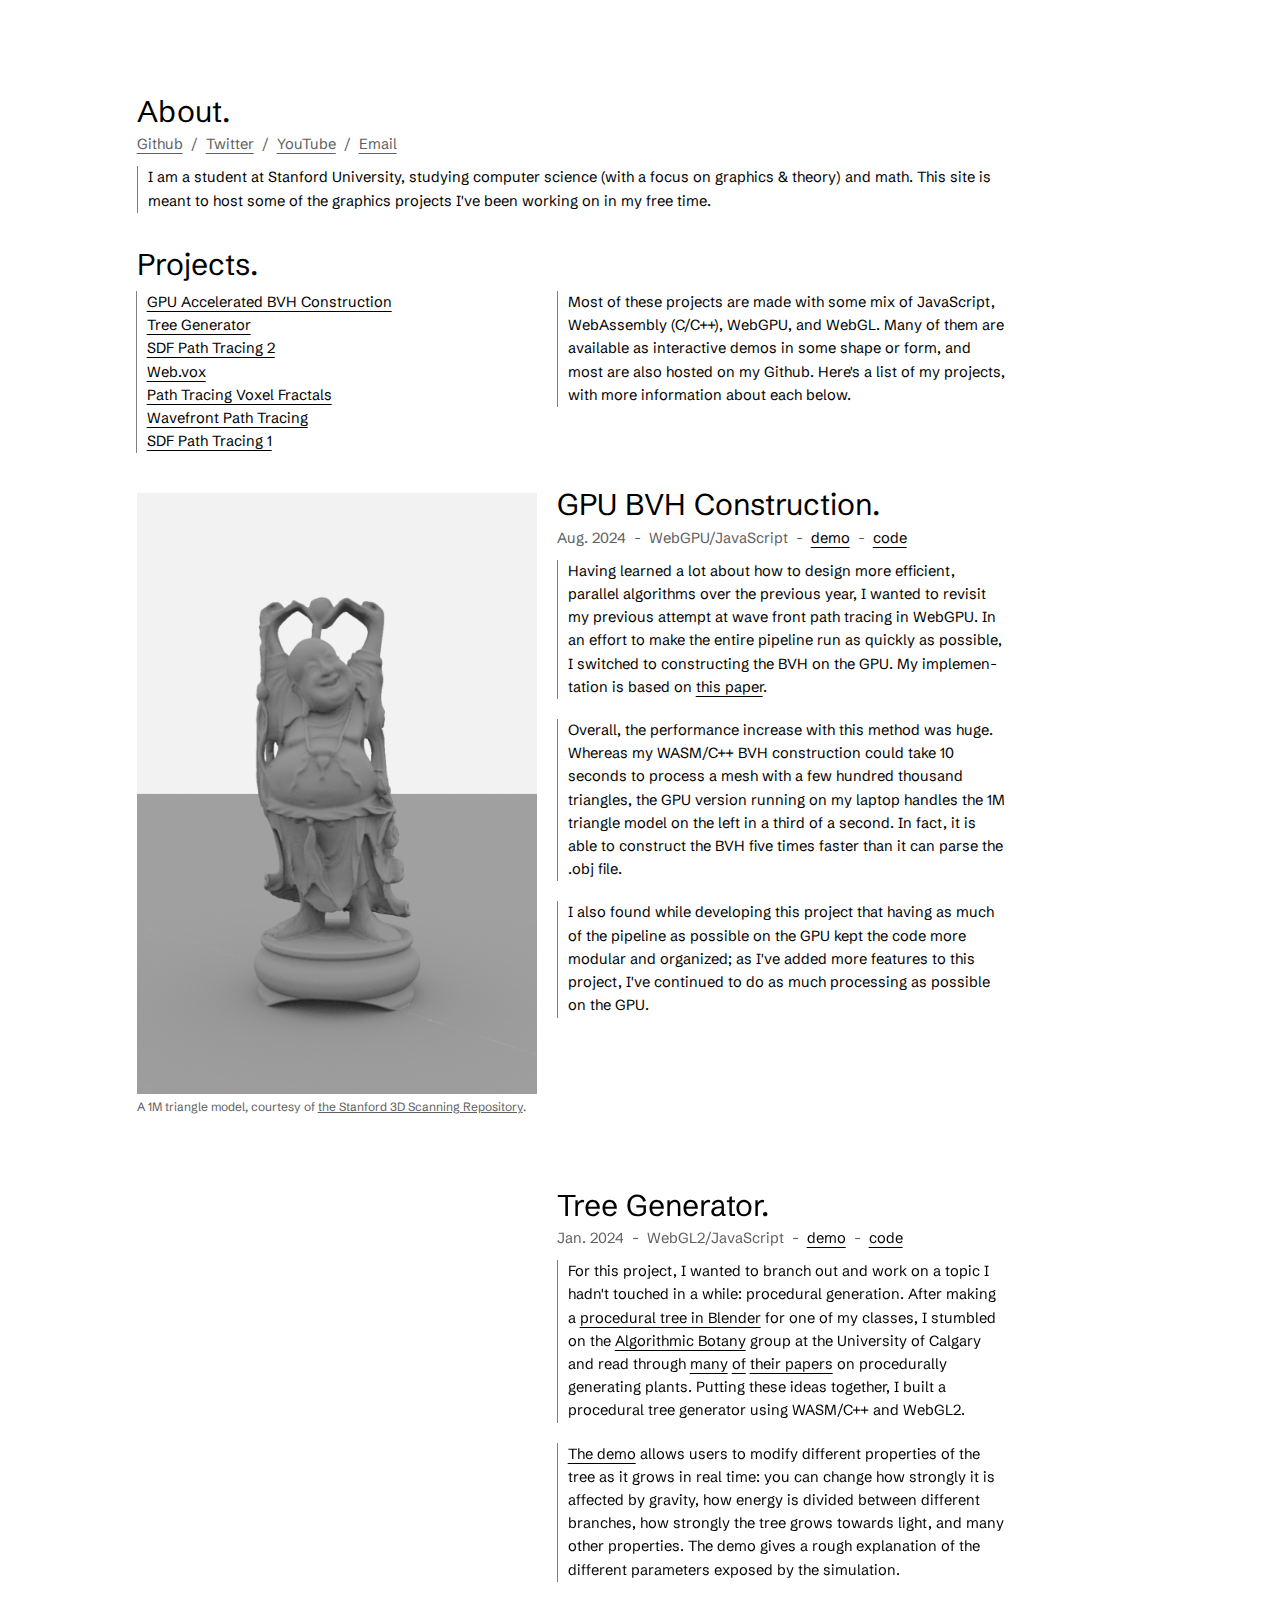
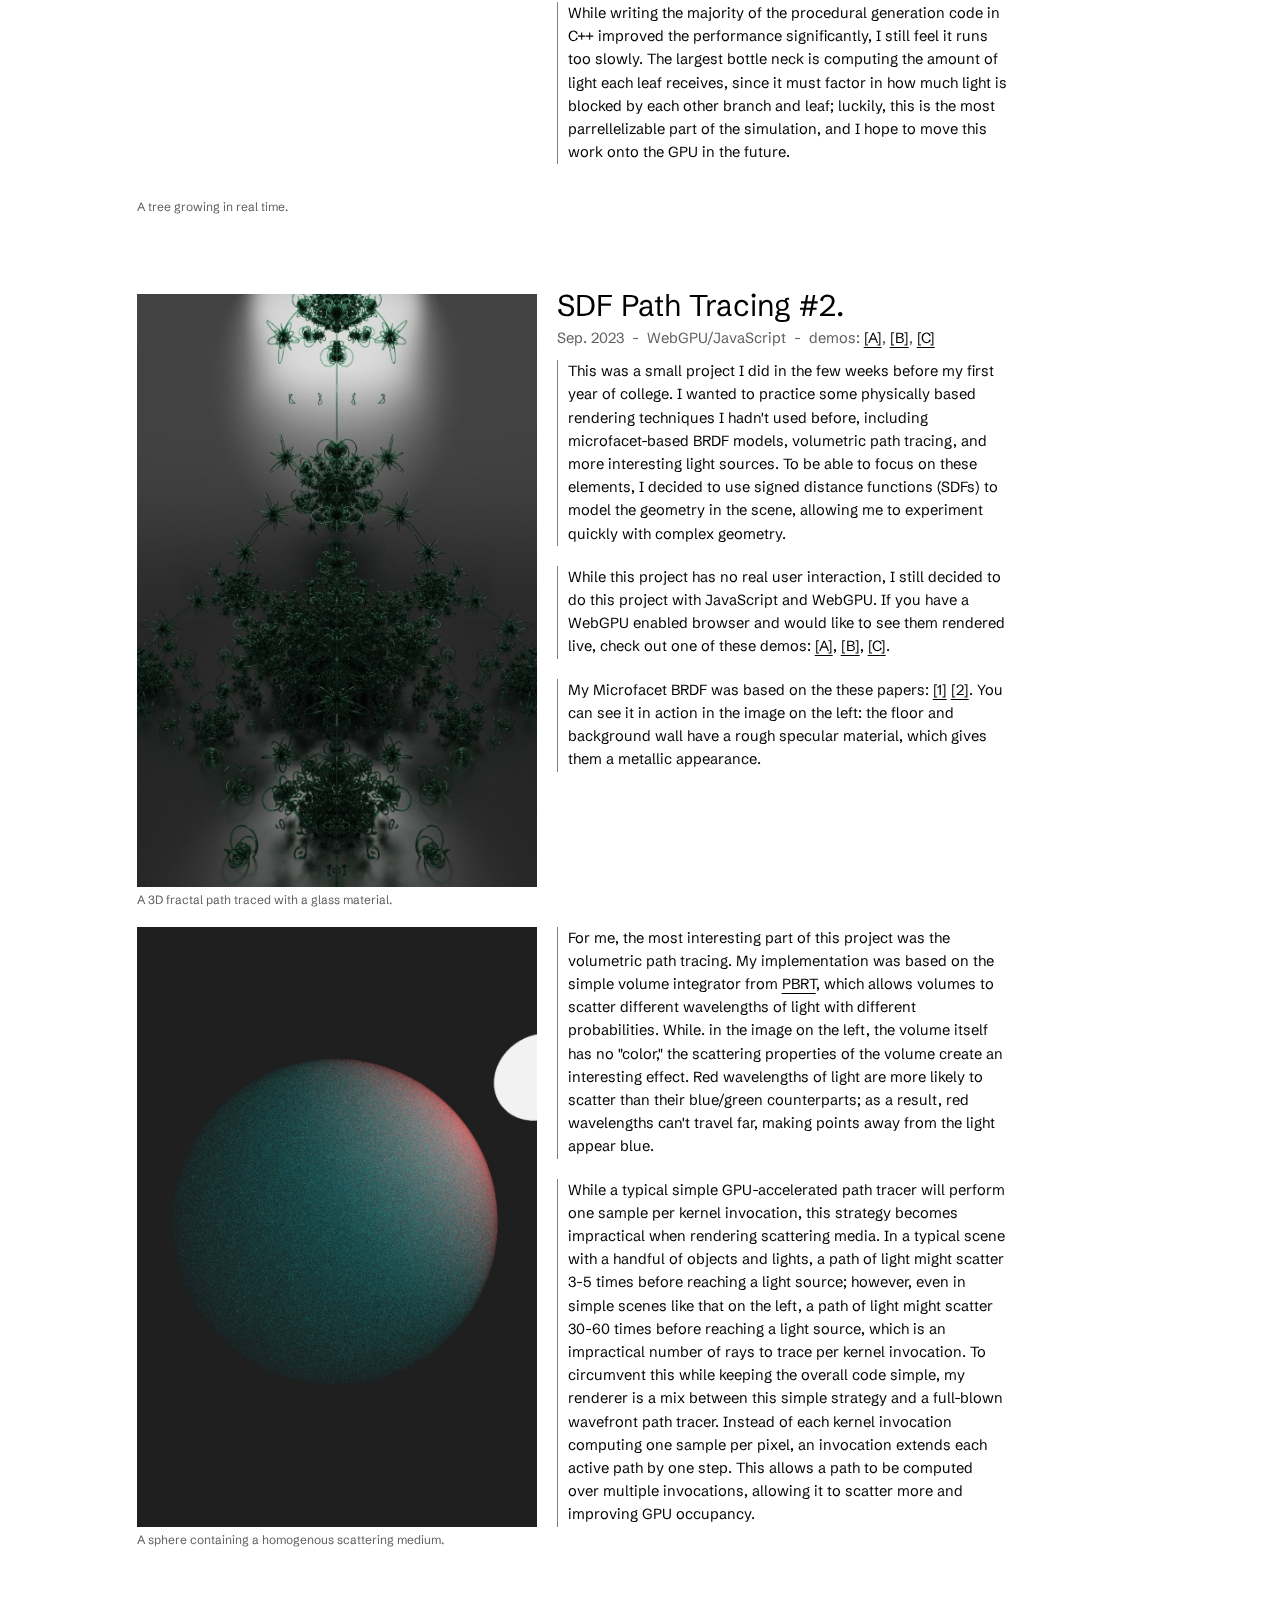
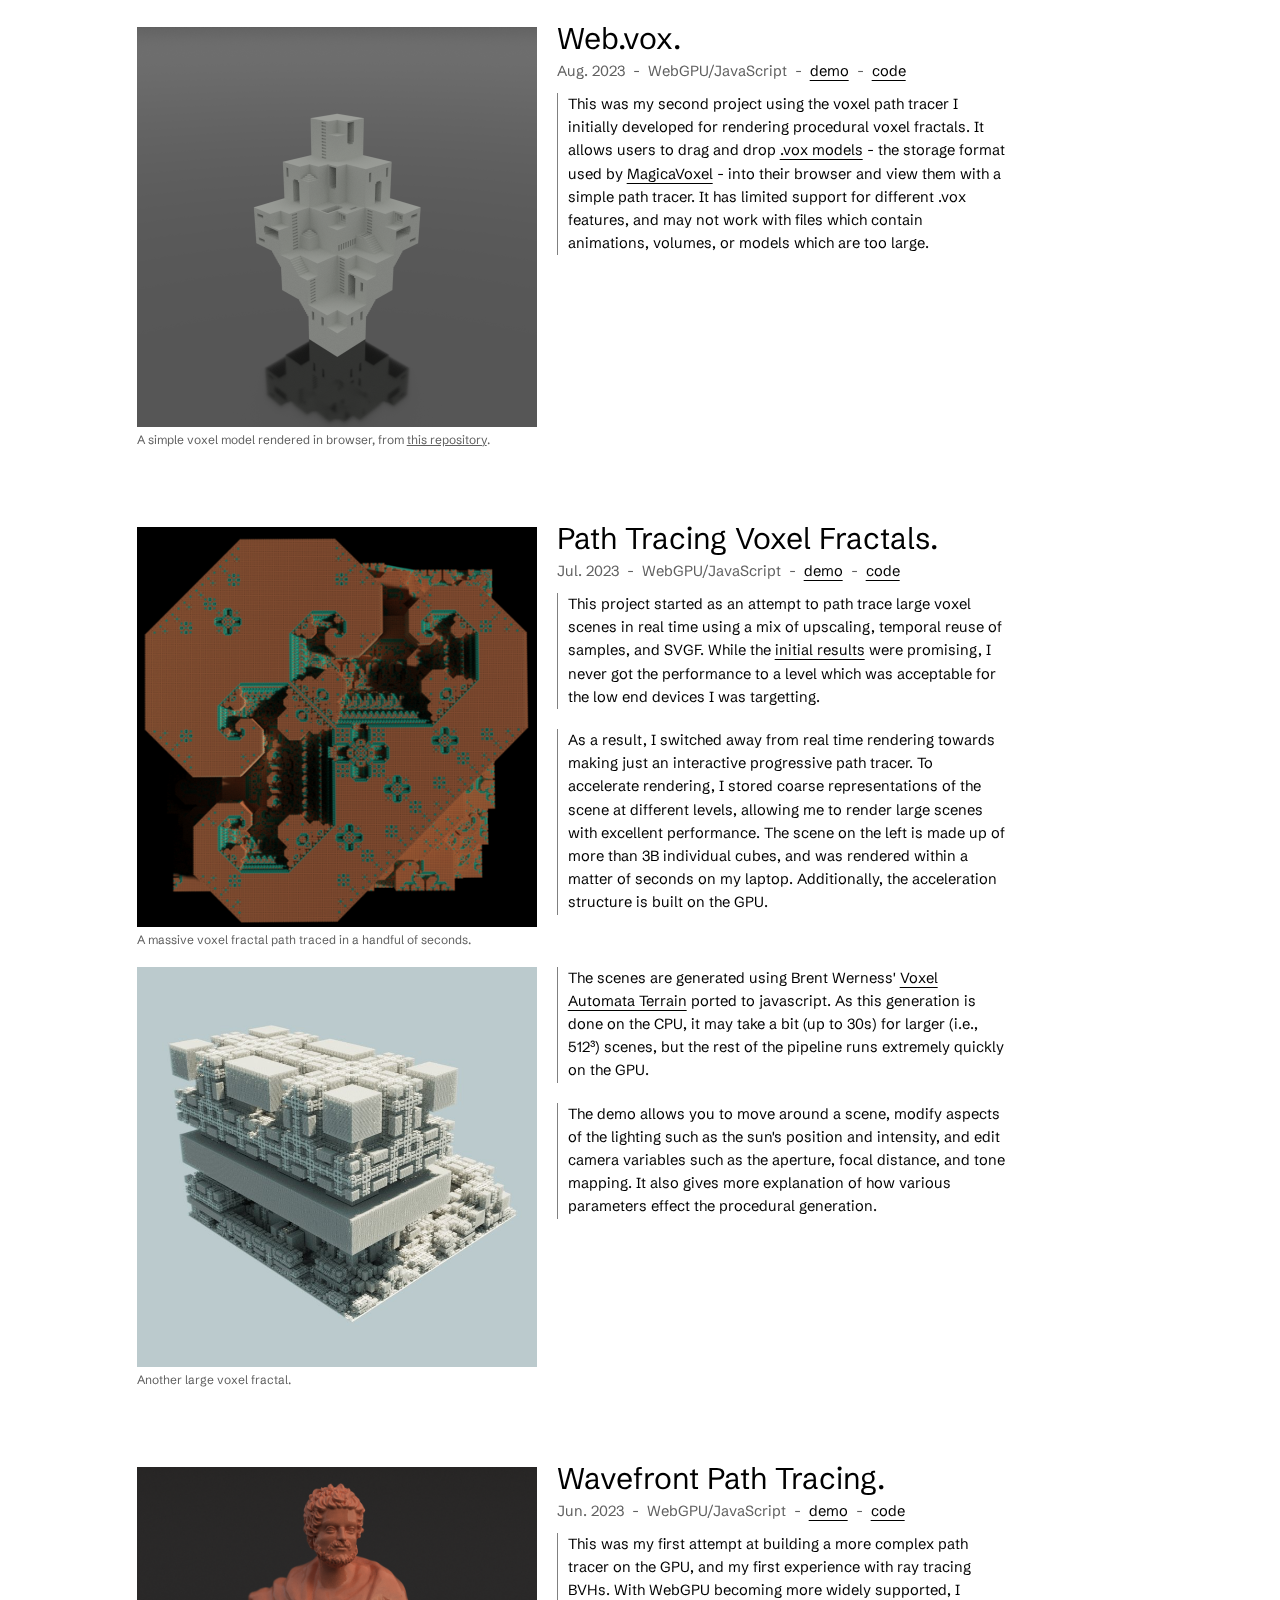
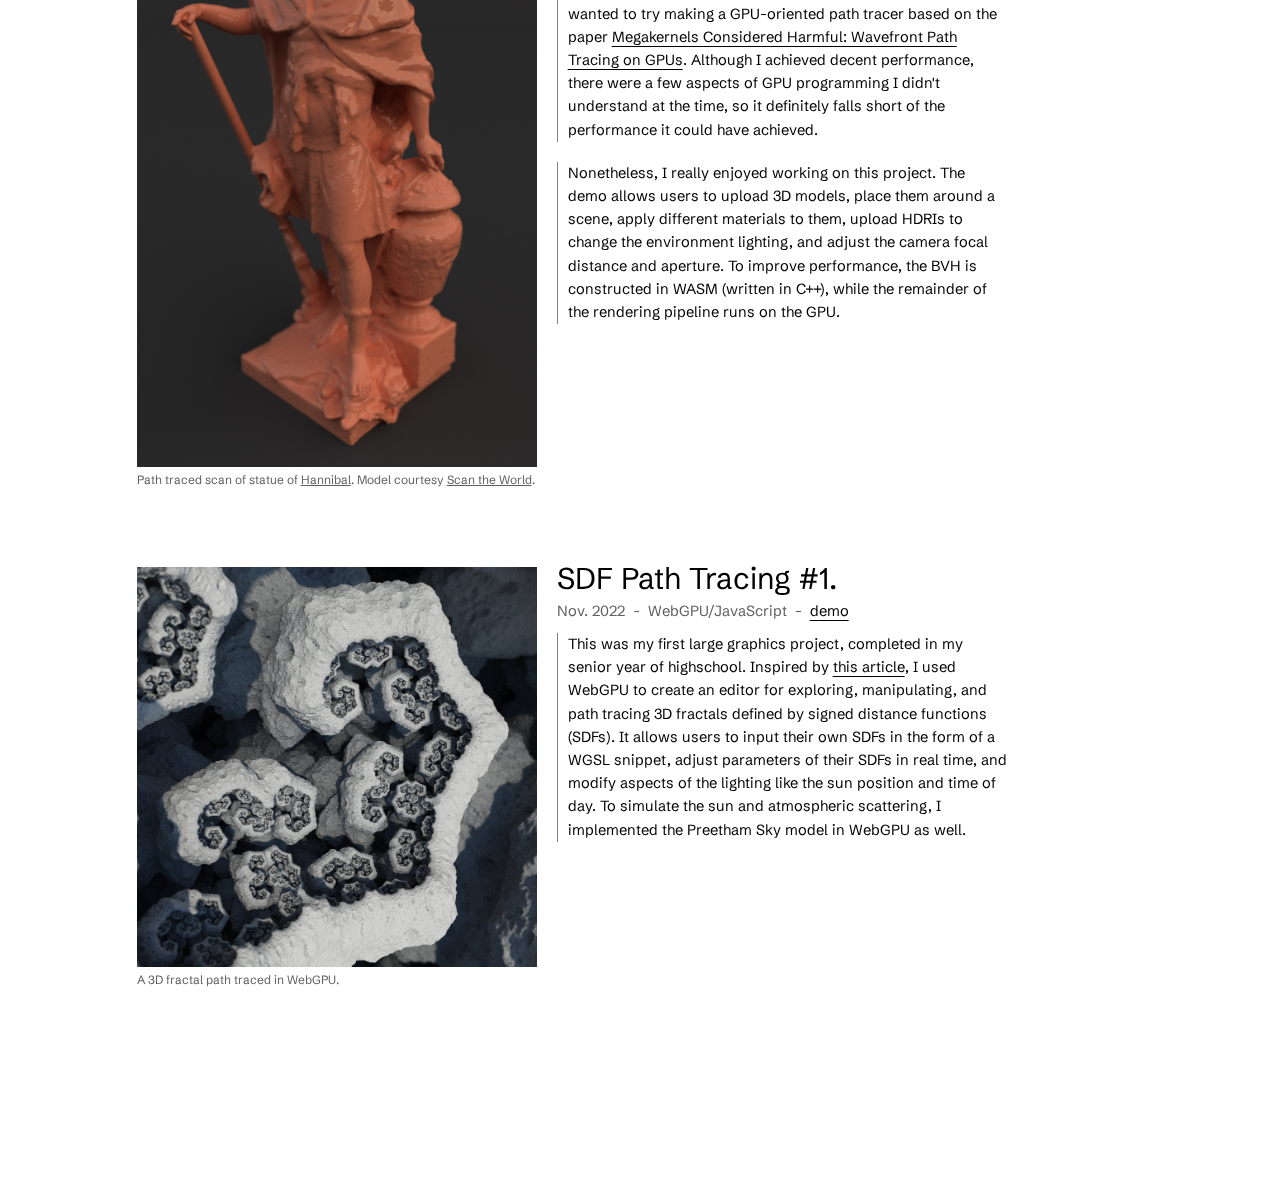
==== commit e501f8ce: "fix video not playing issue" ====
--- a/index.html
+++ b/index.html
@@ -184,7 +184,7 @@
             <div class="block">
                 <div class="left">
                     <div class="image-container" style="width: 400px;">
-                        <video autoplay loop><source src="media/tree_grow.mp4" type="video/mp4"></video>
+                        <video autoplay muted loop><source src="media/tree_grow.mp4" type="video/mp4"></video>
                         <div class="caption">
                             A tree growing in real time.
                         </div>
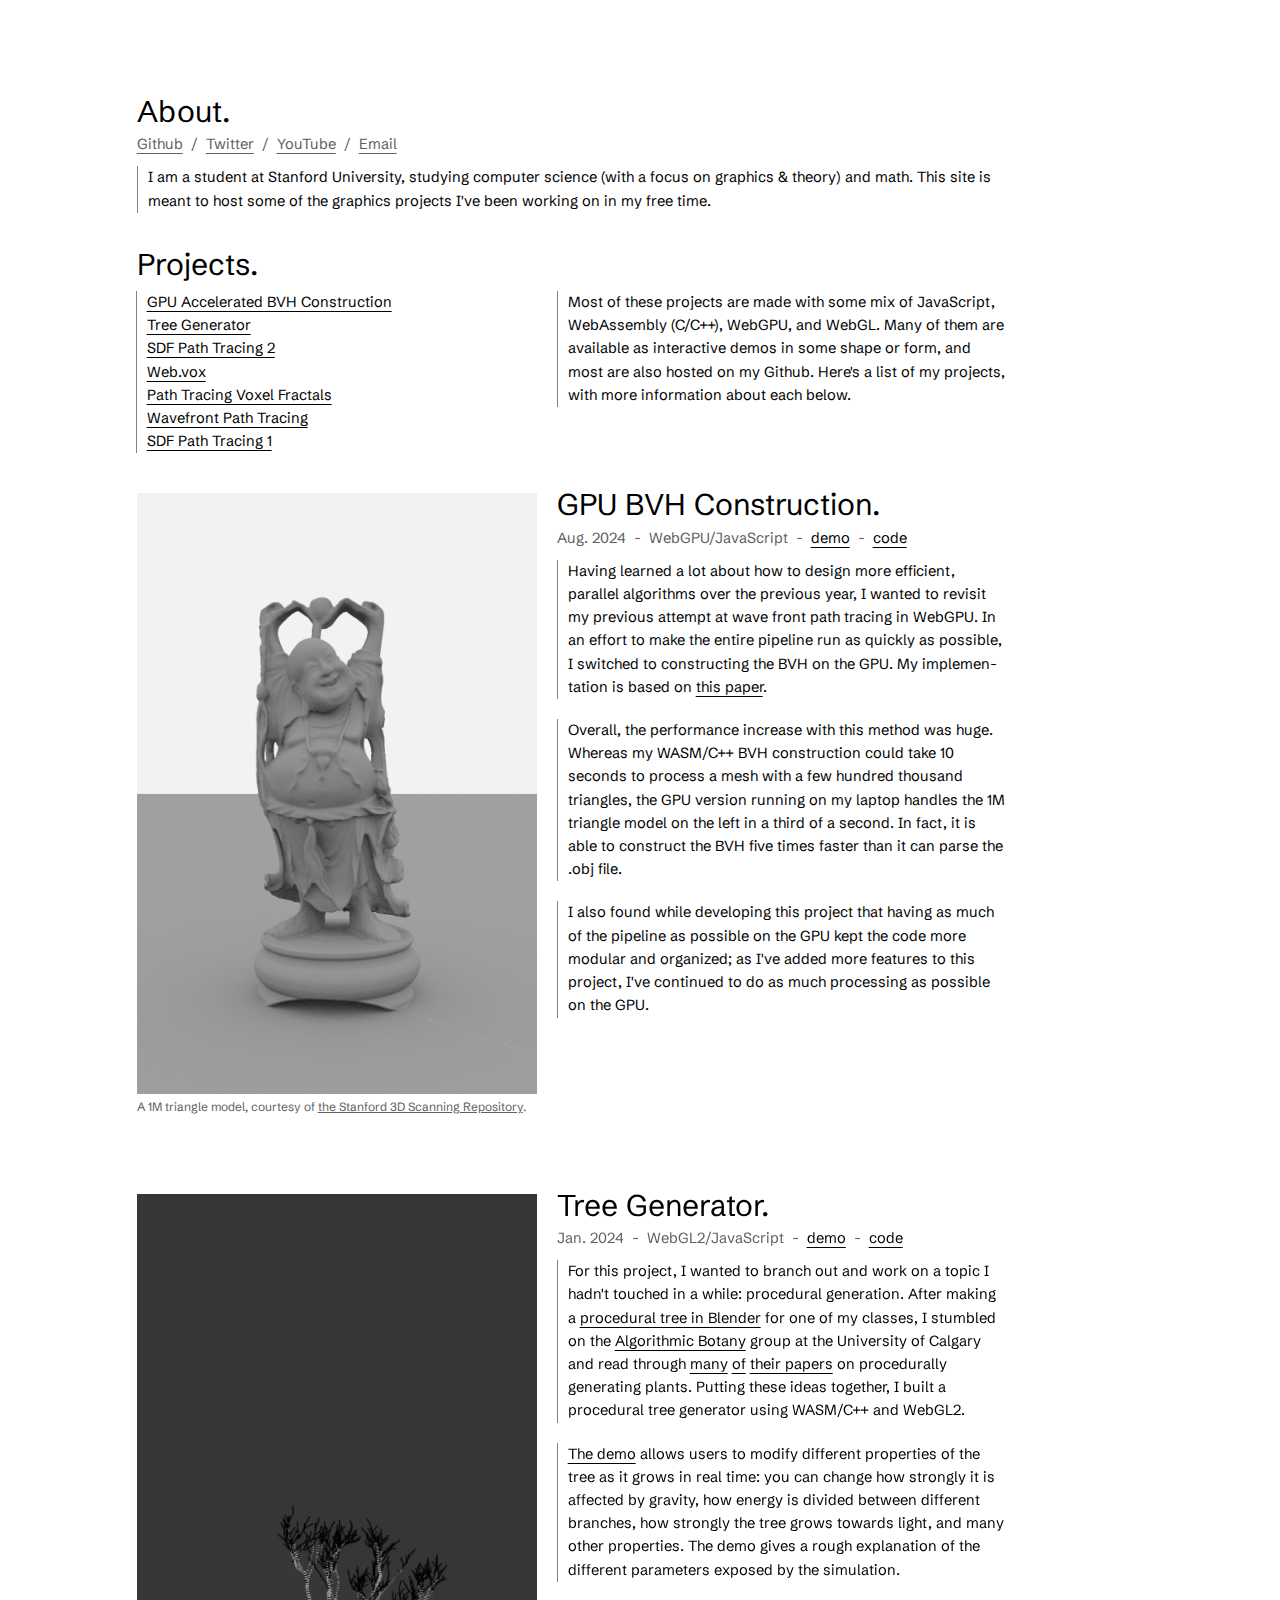
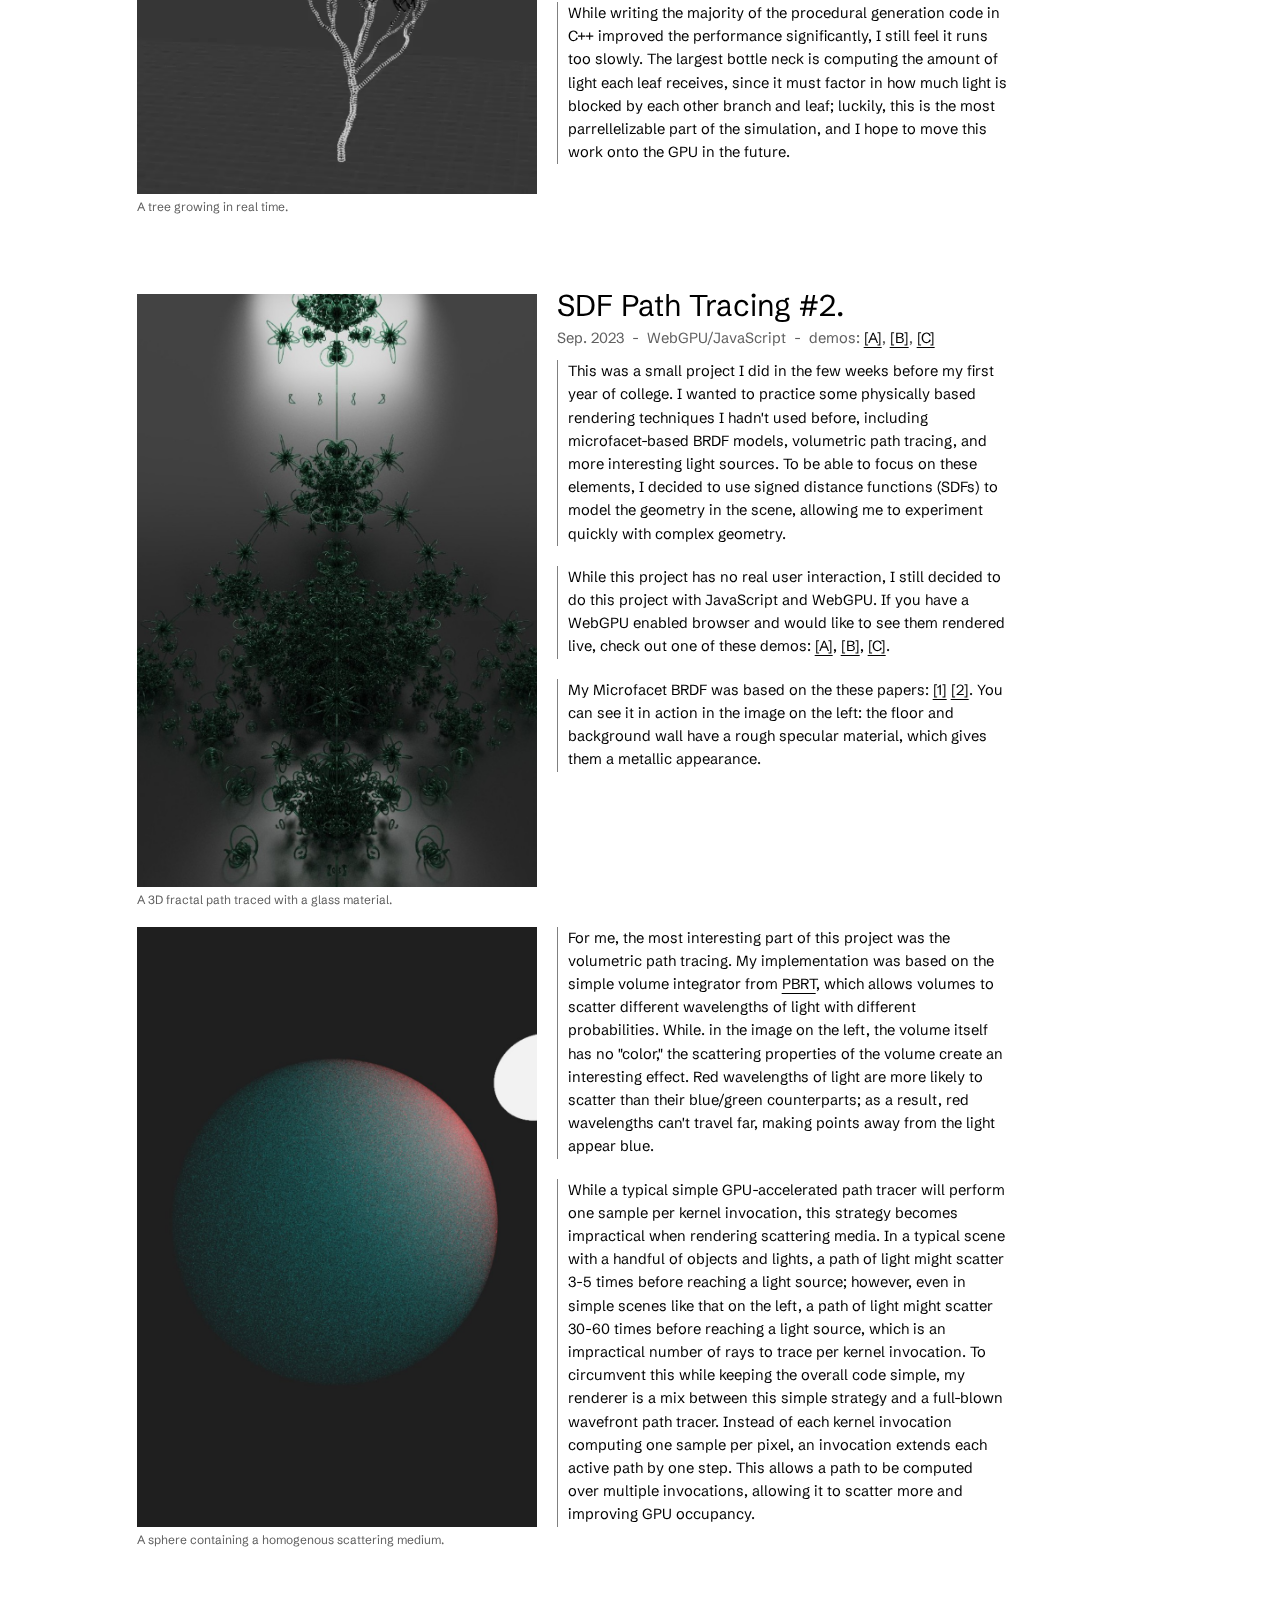
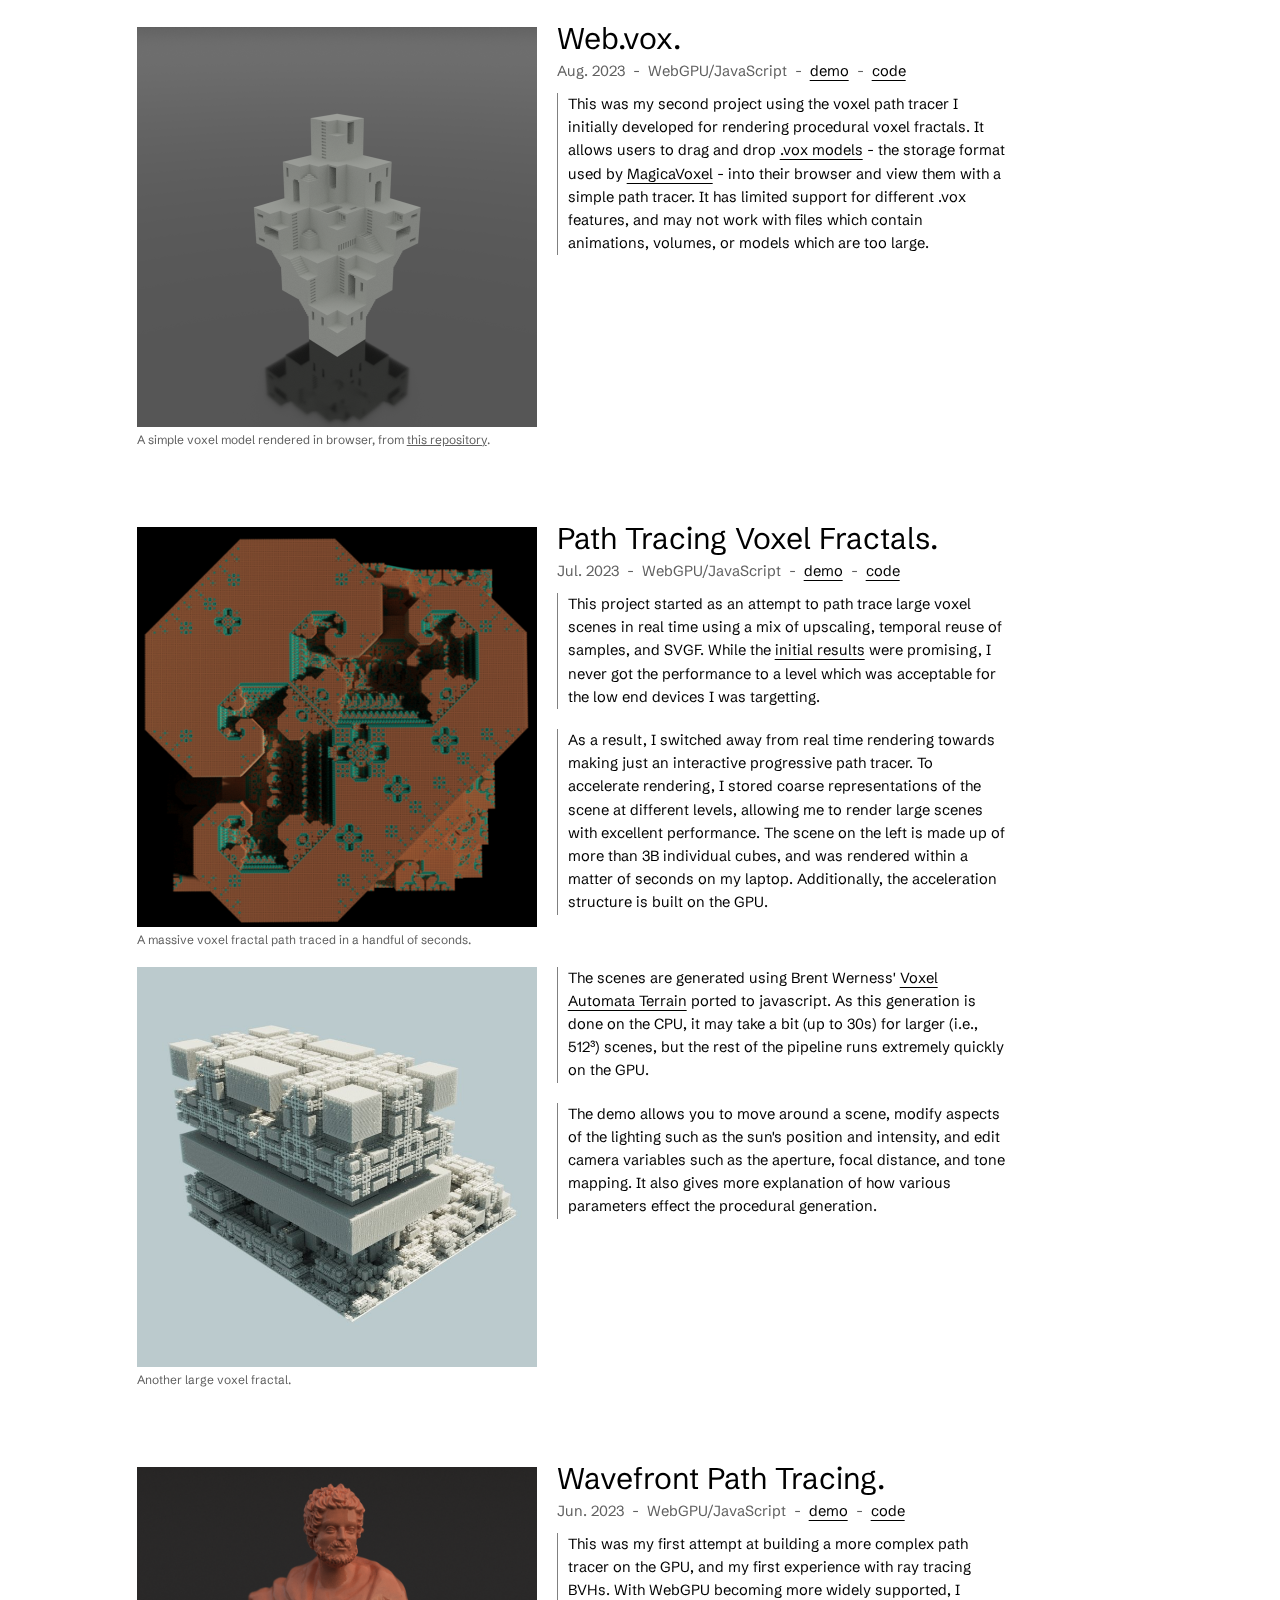
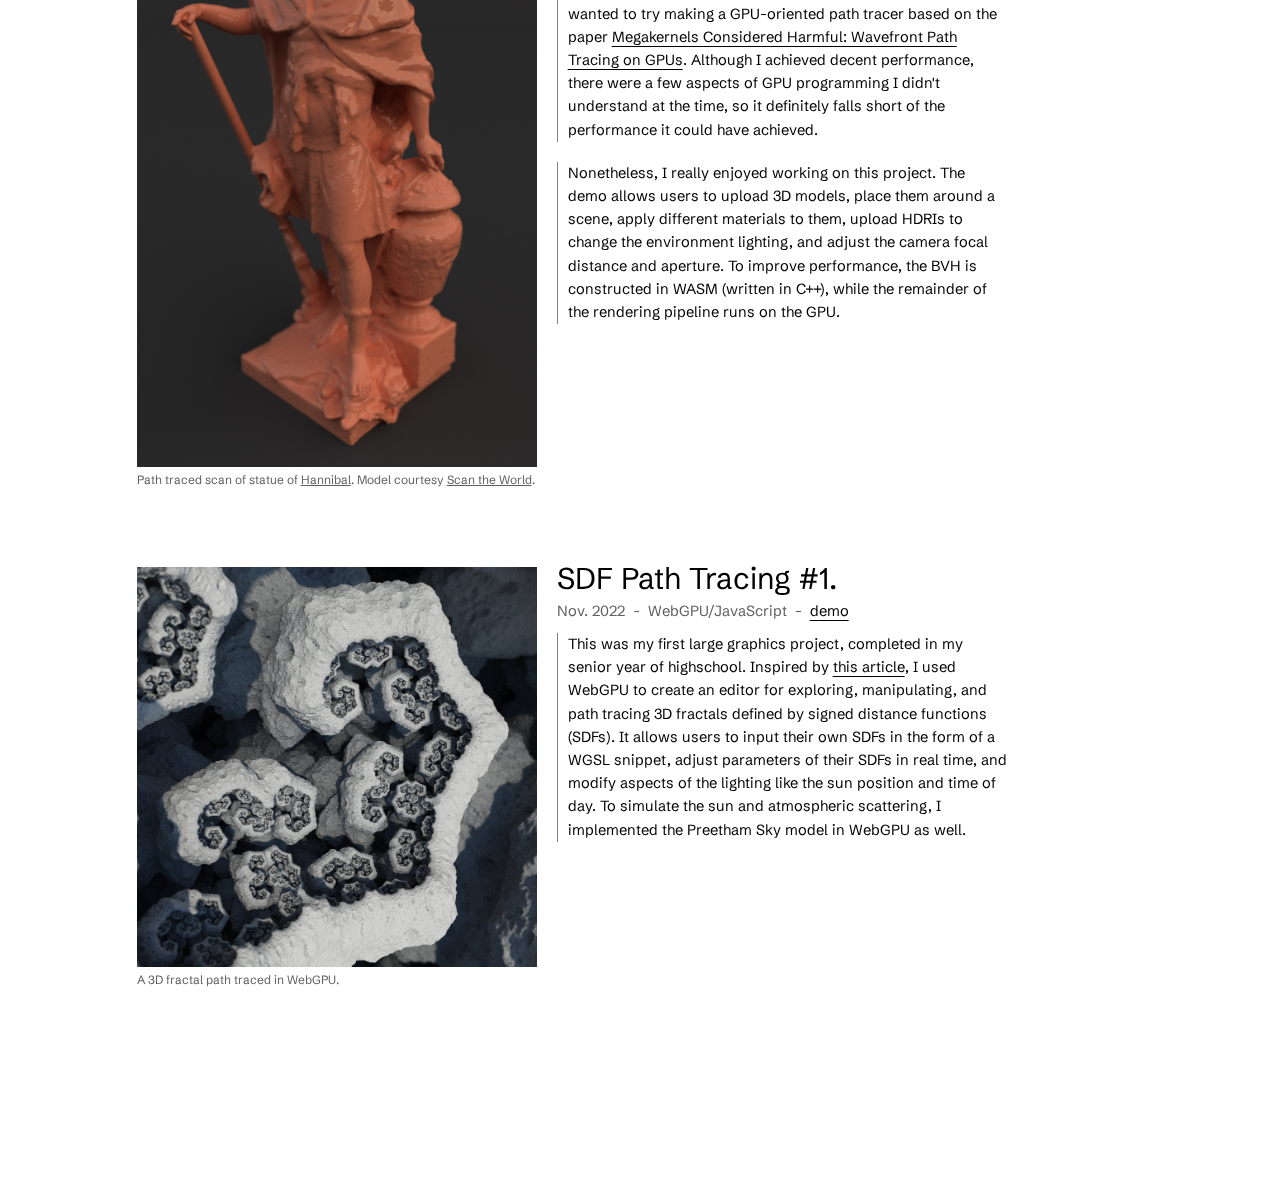
==== commit 195eeee6: "fix bug with video" ====
--- a/index.html
+++ b/index.html
@@ -1,11 +1,9 @@
 <html>
     <head>
-        <link rel="preconnect" href="https://fonts.googleapis.com">
-        <link rel="preconnect" href="https://fonts.gstatic.com" crossorigin>
-        <link href="https://fonts.googleapis.com/css2?family=EB+Garamond:ital,wght@0,400..800;1,400..800&display=swap" rel="stylesheet">
+        <title>Home</title>
         <link rel="preconnect" href="https://fonts.googleapis.com">
 <link rel="preconnect" href="https://fonts.gstatic.com" crossorigin>
-<link href="https://fonts.googleapis.com/css2?family=EB+Garamond:ital,wght@0,400..800;1,400..800&family=Schibsted+Grotesk:ital,wght@0,400..900;1,400..900&display=swap" rel="stylesheet">
+<link href="https://fonts.googleapis.com/css2?family=Schibsted+Grotesk:ital,wght@0,400..900;1,400..900&display=swap" rel="stylesheet">
         <style>
             body {
                 font-family: "Schibsted Grotesk";
